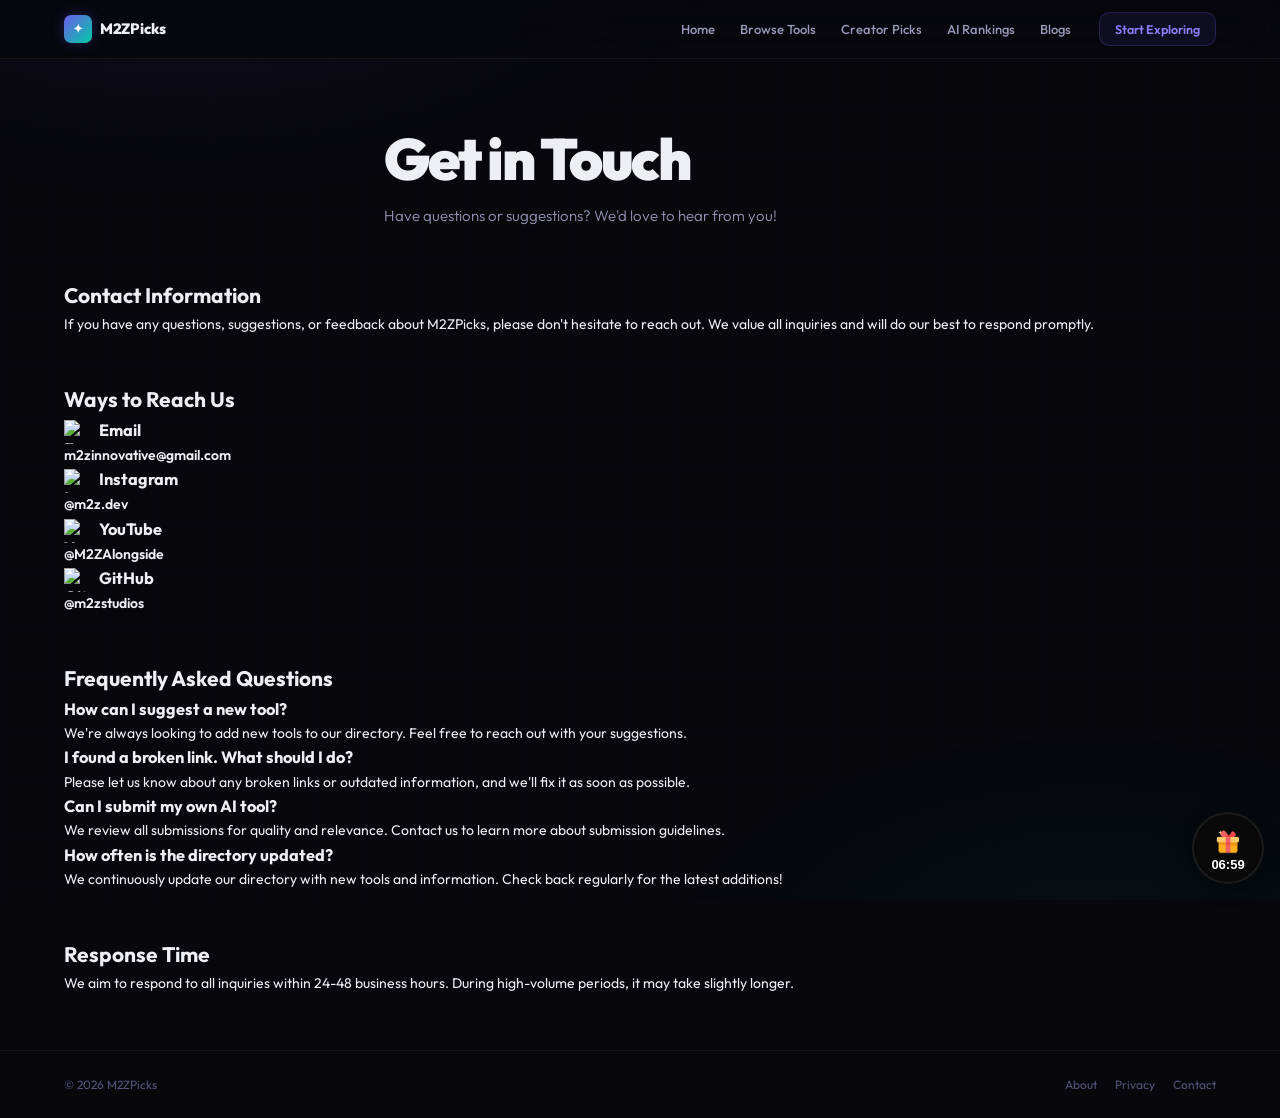
==== contact.html @ e1cb3a9d "Add files via upload" ====
<!DOCTYPE html>
<html lang="en">
<head>
  <meta charset="UTF-8" />
  <meta name="viewport" content="width=device-width, initial-scale=1.0" />
  <title>Contact Us | M2ZPicks</title>
  <meta name="description" content="Get in touch with M2ZPicks. We'd love to hear from you!" />
  <meta property="og:title" content="Contact Us | M2ZPicks" />
  <meta property="og:description" content="Get in touch with M2ZPicks." />
  <meta property="og:type" content="website" />
  <meta property="og:url" content="/contact.html" />
  <link rel="canonical" href="https://m2zpicks.netlify.app/contact.html" />
  <link rel="icon" href="/favicon.ico" type="image/x-icon">
  <meta name="google-adsense-account" content="ca-pub-6875637223271831">
  <link rel="stylesheet" href="style.css" />
  <style>
    .contact-icon {
      display: inline-block;
      width: 24px;
      height: 24px;
      margin-right: 8px;
      vertical-align: middle;
    }
  </style>
<!-- Google tag (gtag.js) -->
<script async src="https://www.googletagmanager.com/gtag/js?id=G-RN3L9L9LER"></script>
<script>
  window.dataLayer = window.dataLayer || [];
  function gtag(){dataLayer.push(arguments);}
  gtag('js', new Date());

  gtag('config', 'G-RN3L9L9LER');
</script>
</head>
<body data-page="contact">
  <div class="scroll-progress" id="scrollProgress" aria-hidden="true"></div>

  <header class="site-header">
    <div class="container nav-wrap">
      <a href="index.html" class="logo" aria-label="M2ZPicks Home">
        <span class="logo-mark">✦</span>
        <span class="logo-text">M2ZPicks</span>
      </a>

      <nav class="main-nav" id="mainNav" aria-label="Main Navigation">
        <a href="index.html">Home</a>
        <a href="list.html">Browse Tools</a>
        <a href="creators.html">Creator Picks</a>
        <a href="rankings.html">AI Rankings</a>
        <a href="blogs/index.html">Blogs</a>
      </nav>

      <div class="nav-actions">
        <a href="list.html" class="btn btn-nav">Start Exploring</a>
        <button class="menu-toggle" id="menuToggle" aria-label="Toggle menu" aria-expanded="false">☰</button>
      </div>
    </div>
  </header>

  <main>
    <section class="hero">
      <div class="container hero-content">
        <h1>Get in Touch</h1>
        <p>Have questions or suggestions? We'd love to hear from you!</p>
      </div>
    </section>

    <section class="container section">
      <h2>Contact Information</h2>
      <p>If you have any questions, suggestions, or feedback about M2ZPicks, please don't hesitate to reach out. We value all inquiries and will do our best to respond promptly.</p>
    </section>

    <section class="container section">
      <h2>Ways to Reach Us</h2>
      <div class="contact-methods">
        <div>
          <h3>
            <img class="contact-icon" src="https://cdn-icons-png.flaticon.com/512/732/732200.png" alt="Email icon">
            Email
          </h3>
          <p><a href="mailto:m2zinnovative@gmail.com" class="contact-link">m2zinnovative@gmail.com</a></p>
        </div>
        <div>
          <h3>
            <img class="contact-icon" src="https://upload.wikimedia.org/wikipedia/commons/thumb/a/a5/Instagram_icon.png/960px-Instagram_icon.png?_=20200512141346" alt="Instagram icon">
            Instagram
          </h3>
          <p><a href="https://www.instagram.com/m2z.dev" target="_blank" class="contact-link">@m2z.dev</a></p>
        </div>
        <div>
          <h3>
            <img class="contact-icon" src="https://cdn-icons-png.flaticon.com/512/1384/1384060.png" alt="YouTube icon">
            YouTube
          </h3>
          <p><a href="https://www.youtube.com/@M2ZAlongside" target="_blank" class="contact-link">@M2ZAlongside</a></p>
        </div>
        <div>
          <h3>
            <img class="contact-icon" src="https://cdn-icons-png.flaticon.com/512/5968/5968866.png" alt="GitHub icon">
            GitHub
          </h3>
          <p><a href="https://github.com/m2zstudios" target="_blank" class="contact-link">@m2zstudios</a></p>
        </div>
      </div>
    </section>

    <section class="container section">
      <h2>Frequently Asked Questions</h2>
      <h3>How can I suggest a new tool?</h3>
      <p>We're always looking to add new tools to our directory. Feel free to reach out with your suggestions.</p>

      <h3>I found a broken link. What should I do?</h3>
      <p>Please let us know about any broken links or outdated information, and we'll fix it as soon as possible.</p>

      <h3>Can I submit my own AI tool?</h3>
      <p>We review all submissions for quality and relevance. Contact us to learn more about submission guidelines.</p>

      <h3>How often is the directory updated?</h3>
      <p>We continuously update our directory with new tools and information. Check back regularly for the latest additions!</p>
    </section>

    <section class="container section">
      <h2>Response Time</h2>
      <p>We aim to respond to all inquiries within 24-48 business hours. During high-volume periods, it may take slightly longer.</p>
    </section>

    <section class="container section" style="margin: 40px 0;">
      <script async src="https://pagead2.googlesyndication.com/pagead/js/adsbygoogle.js?client=ca-pub-6875637223271831"
           crossorigin="anonymous"></script>
      <!-- Ad1(Square) -->
      <ins class="adsbygoogle"
           style="display:block"
           data-ad-client="ca-pub-6875637223271831"
           data-ad-slot="6502079768"
           data-ad-format="auto"
           data-full-width-responsive="true"></ins>
      <script>
           (adsbygoogle = window.adsbygoogle || []).push({});
      </script>
    </section>
  </main>

  <footer class="site-footer">
    <div class="container footer-wrap">
      <p>© <span id="year"></span> M2ZPicks</p>
      <nav aria-label="Footer links">
        <a href="about.html">About</a>
        <a href="privacy.html">Privacy</a>
        <a href="contact.html">Contact</a>
      </nav>
    </div>
  </footer>

  <script src="https://cdn.jsdelivr.net/npm/appwrite@16/dist/iife/sdk.js"></script>
  <script src="appwrite.js"></script>
  <script src="script.js?v=20260511"></script>
    <script src="gift.js?v=20260314"></script>

  <script>(function(s){s.dataset.zone='10938386',s.src='https://nap5k.com/tag.min.js'})([document.documentElement, document.body].filter(Boolean).pop().appendChild(document.createElement('script')))</script>
</body>
</html>
---- style.css ----
/* ============================================================
   M2ZPicks — style.css  v4.0
   Targeting exact classes from script.js createCard() output
============================================================ */

@import url('https://fonts.googleapis.com/css2?family=Outfit:wght@300;400;500;600;700;800;900&family=JetBrains+Mono:wght@400;500;600&display=swap');

/* ── TOKENS ── */
:root {
  --bg:         #07070c;
  --bg-1:       #0c0c15;
  --bg-card:    #0f0f1a;
  --bg-card-hi: #141425;
  --bd:         rgba(255,255,255,0.06);
  --bd-hi:      rgba(255,255,255,0.11);
  --bd-focus:   rgba(108,92,231,0.5);
  --tx:         #eeeef5;
  --tx2:        #9898b8;
  --mu:         #55557a;

  --vi:         #6c5ce7;
  --vi2:        #8b7cf8;
  --vis:        rgba(108,92,231,0.1);
  --vig:        rgba(108,92,231,0.16);
  --vib:        rgba(108,92,231,0.24);
  --mint:       #00cba9;
  --mints:      rgba(0,203,169,0.08);
  --am:         #f59e0b;

  --r:    10px;
  --r-lg: 14px;
  --r-xl: 18px;

  --fn:  'Outfit', sans-serif;
  --mono:'JetBrains Mono', monospace;
  --ease:cubic-bezier(0.22,1,0.36,1);
  --t:   0.18s var(--ease);
}

/* ── RESET ── */
*, *::before, *::after { box-sizing: border-box; margin: 0; padding: 0; }
html { scroll-behavior: smooth; }
body {
  font-family: var(--fn);
  background: var(--bg);
  color: var(--tx);
  font-size: 14px;
  line-height: 1.6;
  min-height: 100vh;
  -webkit-font-smoothing: antialiased;
}
a { color: inherit; text-decoration: none; }
img { display: block; max-width: 100%; }
button { font-family: inherit; cursor: pointer; }

/* ── AMBIENT BG ── */
body::before {
  content: '';
  position: fixed; inset: 0; z-index: 0;
  background:
    radial-gradient(ellipse 70% 45% at 15% -5%, rgba(108,92,231,0.08) 0%, transparent 60%),
    radial-gradient(ellipse 55% 40% at 85% 105%, rgba(0,203,169,0.05) 0%, transparent 60%);
  pointer-events: none;
}
body::after {
  content: '';
  position: fixed; inset: 0; z-index: 0;
  background-image:
    linear-gradient(rgba(108,92,231,0.016) 1px, transparent 1px),
    linear-gradient(90deg, rgba(108,92,231,0.016) 1px, transparent 1px);
  background-size: 52px 52px;
  pointer-events: none;
}

/* ── SCROLL PROGRESS ── */
.scroll-progress {
  position: fixed; top: 0; left: 0; z-index: 9999;
  height: 2px; width: 0%;
  background: linear-gradient(90deg, var(--vi), var(--mint));
  transition: width 0.1s linear;
  box-shadow: 0 0 8px rgba(108,92,231,0.5);
}

/* ── LAYOUT ── */
.container {
  max-width: 1200px;
  margin: 0 auto;
  padding: 0 24px;
  position: relative; z-index: 1;
}

/* ══════════════════════════════════════
   HEADER
══════════════════════════════════════ */
.site-header {
  position: sticky; top: 0; z-index: 200;
  background: rgba(7,7,12,0.85);
  backdrop-filter: blur(24px) saturate(180%);
  border-bottom: 1px solid var(--bd);
}
.nav-wrap {
  display: flex; align-items: center;
  height: 58px; gap: 4px;
}
.logo {
  display: flex; align-items: center; gap: 8px;
  font-family: var(--fn); font-size: 15px; font-weight: 800;
  letter-spacing: -0.3px; flex-shrink: 0; margin-right: auto;
}
.logo-mark {
  width: 28px; height: 28px;
  background: linear-gradient(135deg, var(--vi), var(--mint));
  border-radius: 7px;
  display: grid; place-items: center;
  font-size: 12px; color: #fff; flex-shrink: 0;
  box-shadow: 0 0 14px rgba(108,92,231,0.3);
}
.main-nav { display: flex; align-items: center; gap: 1px; margin-right: 12px; }
.main-nav a {
  padding: 5px 12px; border-radius: 8px;
  font-size: 13px; font-weight: 500; color: var(--tx2);
  transition: color var(--t), background var(--t);
}
.main-nav a:hover,
.main-nav a.active { color: var(--vi2); background: rgba(255,255,255,0.08); }
.nav-actions { display: flex; align-items: center; gap: 8px; }

/* ── Buttons ── */
.btn {
  display: inline-flex; align-items: center; gap: 5px;
  padding: 6px 15px; border-radius: var(--r);
  font-size: 12.5px; font-weight: 600; font-family: var(--fn);
  border: none; cursor: pointer; transition: all var(--t);
  text-decoration: none; white-space: nowrap;
}
.btn-nav {
  background: var(--vis); border: 1px solid var(--vib); color: var(--vi2);
}
.btn-nav:hover { background: var(--vig); border-color: rgba(108,92,231,0.42); color: #c4b5fd; }
.btn-primary {
  background: linear-gradient(135deg, var(--vi), #4a34c8);
  color: #fff; box-shadow: 0 2px 14px rgba(108,92,231,0.3);
}
.btn-primary:hover { transform: translateY(-1px); box-shadow: 0 5px 20px rgba(108,92,231,0.44); }
.btn-secondary {
  background: rgba(255,255,255,0.04);
  border: 1px solid var(--bd-hi); color: var(--tx2);
}
.btn-secondary:hover { border-color: rgba(255,255,255,0.2); color: var(--tx); }
.menu-toggle {
  width: 32px; height: 32px;
  background: rgba(255,255,255,0.04); border: 1px solid var(--bd);
  border-radius: 8px; display: grid; place-items: center;
  font-size: 14px; color: var(--tx);
  transition: background var(--t), border-color var(--t);
}
.menu-toggle:hover {
  background: rgba(255,255,255,0.08); border-color: var(--bd-hi);
}
.menu-toggle { display: none; }
/* Legacy safety: hide/remove any cached theme toggle markup while dark mode is the only supported theme. */
#themeToggle,.theme-toggle{display:none!important}


/* ══════════════════════════════════════
   HERO
══════════════════════════════════════ */
.hero {
  padding: 70px 0 50px;
  position: relative; overflow: hidden;
}
.hero-content {
  max-width: 560px;
  display: flex; flex-direction: column; align-items: flex-start; gap: 14px;
}
.hero h1 {
  font-family: var(--fn);
  font-size: clamp(32px, 5.5vw, 58px);
  font-weight: 900; line-height: 1.04; letter-spacing: -2.5px;
}
.hero h1 .gradient-text {
  display: inline;
  background: linear-gradient(to right bottom, rgb(106, 17, 203) 0%, rgb(255, 106, 128) 50%, rgb(251, 215, 134) 100%) !important;
  -webkit-background-clip: text !important;
  -webkit-text-fill-color: transparent !important;
  background-clip: text !important;
  color: transparent !important;
}
.hero h1 .emoji-preserve {
  background: none;
  -webkit-background-clip: unset;
  -webkit-text-fill-color: unset;
  background-clip: unset;
  color: inherit;
  display: inline-block;
  white-space: nowrap;
  margin-left: 4px;
  vertical-align: middle;
}
.hero p { font-size: 15px; color: var(--tx2); max-width: 430px; line-height: 1.72; font-weight: 300; }

/* ══════════════════════════════════════
   STATS
══════════════════════════════════════ */
.stats { display: flex; gap: 10px; flex-wrap: wrap; margin-bottom: 48px; }
.stat-card {
  background: var(--bg-card); border: 1px solid var(--bd);
  border-radius: var(--r-lg); padding: 15px 24px;
  text-align: center; min-width: 115px;
  transition: border-color var(--t), transform var(--t);
}
.stat-card:hover { border-color: var(--vib); transform: translateY(-1px); }
.stat-card h2 {
  font-family: var(--fn); font-size: 26px; font-weight: 900; letter-spacing: -1px;
  background: linear-gradient(120deg, var(--vi2), var(--mint));
  -webkit-background-clip: text; -webkit-text-fill-color: transparent;
  background-clip: text;
}
.stat-card p { font-size: 10.5px; color: var(--mu); margin-top: 2px; font-weight: 600; letter-spacing: 0.5px; text-transform: uppercase; }

/* ══════════════════════════════════════
   SECTION HEAD
══════════════════════════════════════ */
.section { margin-bottom: 48px; }
.section-head {
  display: flex; align-items: center; justify-content: space-between;
  margin-bottom: 14px;
}
.section-head h2 {
  font-family: var(--fn); font-size: 14.5px; font-weight: 700; letter-spacing: -0.2px;
  display: flex; align-items: center; gap: 8px;
}
.section-head h2::before {
  content: '';
  display: inline-block; width: 3px; height: 13px;
  background: linear-gradient(to bottom, var(--vi), var(--mint));
  border-radius: 2px; flex-shrink: 0;
}
.text-link {
  font-size: 12px; font-weight: 600; color: var(--vi2);
  display: inline-flex; align-items: center; gap: 3px;
  transition: gap var(--t), color var(--t);
}

.text-link:hover { gap: 7px; color: #c4b5fd; }

/* ══════════════════════════════════════
   GRID
══════════════════════════════════════ */
.grid {
  display: grid;
  grid-template-columns: repeat(auto-fill, minmax(235px, 1fr));
  gap: 10px;
}

/* ══════════════════════════════════════
   TOOL CARD
   Exact structure from createCard():
     article.tool-card
       .tool-card-top
         img.tool-logo
         .tool-card-meta
           a.badge.badge-link
           button.fav-btn
       h3
       p.description-2
       .card-actions
         a.btn.btn-secondary
══════════════════════════════════════ */
article.tool-card {
  background: var(--bg-card);
  border: 1px solid var(--bd);
  border-radius: var(--r-lg);
  display: flex; flex-direction: column;
  overflow: hidden;
  cursor: pointer;
  transition: border-color var(--t), transform 0.22s var(--ease), box-shadow 0.22s var(--ease);
  position: relative;
}
article.tool-card::before {
  content: '';
  position: absolute; inset: 0;
  background: linear-gradient(135deg, rgba(108,92,231,0.05), transparent 55%);
  opacity: 0; transition: opacity var(--t); pointer-events: none; z-index: 0;
}
article.tool-card:hover {
  border-color: var(--vib);
  transform: translateY(-2px);
  box-shadow: 0 8px 32px rgba(0,0,0,0.55), 0 0 0 1px rgba(108,92,231,0.1);
}
article.tool-card:hover::before { opacity: 1; }

/* ── TOP ROW ── */
.tool-card-top {
  display: flex; align-items: center;
  gap: 10px;
  padding: 13px 13px 0;
  position: relative; z-index: 1;
}

/* ── LOGO — hard-locked 34×34 ── */
img.tool-logo {
  width: 34px !important;
  height: 34px !important;
  min-width: 34px !important;
  max-width: 34px !important;
  border-radius: 8px;
  object-fit: cover;
  flex-shrink: 0;
  border: 1px solid var(--bd);
  background: var(--bg-1);
  display: block;
}

/* ── META: badge + fav ── */
.tool-card-meta {
  flex: 1; min-width: 0;
  display: flex; align-items: center; justify-content: space-between;
  gap: 6px;
}

/* ── BADGE ── */
.badge {
  display: inline-flex; align-items: center;
  padding: 2px 8px;
  background: var(--vis); border: 1px solid var(--vib);
  border-radius: 100px;
  font-size: 10px; font-weight: 600;
  color: var(--vi2); letter-spacing: 0.2px;
  white-space: nowrap; overflow: hidden; text-overflow: ellipsis;
  max-width: 160px;
  transition: background var(--t), color var(--t);
  text-decoration: none;
}
.badge-link:hover { background: var(--vig); color: #c4b5fd; }

/* ── FAV BUTTON ── */
button.fav-btn {
  width: 24px; height: 24px; flex-shrink: 0;
  background: rgba(0,0,0,0.3);
  border: 1px solid var(--bd);
  border-radius: 6px;
  display: grid; place-items: center;
  font-size: 11px; color: var(--mu);
  transition: all var(--t);
  position: relative; z-index: 2;
}
button.fav-btn:hover {
  background: rgba(245,158,11,0.12);
  border-color: rgba(245,158,11,0.4);
  color: var(--am);
}
button.fav-btn.is-active {
  color: var(--am);
  background: rgba(245,158,11,0.1);
  border-color: rgba(245,158,11,0.35);
}

/* ── TITLE — single line, ellipsis ── */
article.tool-card h3 {
  font-family: var(--fn);
  font-size: 13px; font-weight: 700; letter-spacing: -0.1px;
  line-height: 1.25; color: var(--tx);
  padding: 8px 13px 0;
  white-space: nowrap;
  overflow: hidden;
  text-overflow: ellipsis;
  position: relative; z-index: 1;
}

/* ── DESCRIPTION — exactly 2 lines, then … ── */
p.description-2 {
  font-size: 11.5px;
  color: var(--mu);
  line-height: 1.5;
  padding: 5px 13px 0;
  display: -webkit-box;
  -webkit-line-clamp: 2;
  -webkit-box-orient: vertical;
  overflow: hidden;
  max-height: calc(11.5px * 1.5 * 2 + 1px);
  position: relative; z-index: 1;
  /* push card-actions to bottom */
  flex: 1;
}

/* ── CARD ACTIONS ── */
.tool-card .card-actions {
  padding: 10px 13px 12px;
  border-top: 1px solid var(--bd);
  margin-top: 10px;
  display: flex; align-items: center;
  position: relative; z-index: 1;
}
/* Override global .card-actions to not interfere with detail page */
.tool-card .card-actions .btn-secondary {
  width: 100%;
  justify-content: space-between;
  background: transparent;
  border: none;
  color: var(--mu);
  padding: 0;
  font-size: 11.5px; font-weight: 600;
}
.tool-card .card-actions .btn-secondary::after {
  content: '→'; font-size: 11px;
}
article.tool-card:hover .card-actions .btn-secondary {
  color: var(--mint);
}

/* ══════════════════════════════════════
   CATEGORY STATS — .category-pill.category-link
══════════════════════════════════════ */
.category-stats {
  display: grid;
  grid-template-columns: repeat(auto-fill, minmax(175px, 1fr));
  gap: 8px;
}
a.category-pill,
.category-pill {
  background: var(--bg-card);
  border: 1px solid var(--bd);
  border-radius: var(--r);
  padding: 10px 13px;
  display: flex; align-items: center; justify-content: space-between; gap: 8px;
  cursor: pointer; color: var(--tx);
  transition: border-color var(--t), transform var(--t), background var(--t);
  text-decoration: none;
}
a.category-pill:hover,
.category-pill:hover {
  border-color: var(--vib);
  background: var(--bg-card-hi);
  transform: translateY(-1px);
}
.category-pill span {
  font-size: 12.5px; font-weight: 600;
  white-space: nowrap; overflow: hidden; text-overflow: ellipsis;
}
.category-pill strong {
  font-size: 10px; font-weight: 700; color: var(--vi2);
  background: var(--vis); border: 1px solid var(--vib);
  border-radius: 100px; padding: 1px 8px;
  white-space: nowrap; flex-shrink: 0;
  font-family: var(--mono);
}

/* ══════════════════════════════════════
   LIST PAGE
══════════════════════════════════════ */
.list-header { padding: 28px 0 16px; }
.list-header h1 {
  font-family: var(--fn);
  font-size: clamp(22px, 3.5vw, 34px); font-weight: 900;
  letter-spacing: -1px; margin-bottom: 4px;
  background: linear-gradient(to right bottom, rgb(106, 17, 203) 0%, rgb(255, 106, 128) 50%, rgb(251, 215, 134) 100%);
  -webkit-background-clip: text; -webkit-text-fill-color: transparent;
  background-clip: text;
}
.muted { color: var(--mu); font-size: 12.5px; }

.filters {
  display: flex; align-items: center; gap: 9px; flex-wrap: wrap;
  padding: 10px 14px;
  background: var(--bg-card); border: 1px solid var(--bd);
  border-radius: var(--r); margin-bottom: 16px;
}
.filters label { display: flex; align-items: center; }
.filters input[type="search"] {
  background: var(--bg-1); border: 1px solid var(--bd);
  border-radius: 8px; padding: 7px 8px;
  color: var(--tx); font-family: var(--fn); font-size: 13px;
  min-width: 195px; outline: none;
  transition: border-color var(--t);
}
.filters input[type="search"]::placeholder { color: var(--mu); }
.filters input[type="search"]:focus { border-color: var(--bd-focus); }
.filters select {
  background: var(--bg-1); border: 1px solid var(--bd);
  border-radius: 8px; padding: 7px 2px;
  color: var(--tx); font-family: var(--fn); font-size: 13px;
  outline: none; cursor: pointer;
  transition: border-color var(--t);
}
.filters select:focus { border-color: var(--bd-focus); }
.favorites-only {
  display: flex; align-items: center; gap: 6px;
  font-size: 12.5px; color: var(--mu); font-weight: 500;
  cursor: pointer; user-select: none;
}
.favorites-only input { accent-color: var(--vi); cursor: pointer; }

/* ══════════════════════════════════════
   DETAILED PAGE
══════════════════════════════════════ */
.breadcrumb {
  display: flex; align-items: center; gap: 6px;
  font-size: 12px; color: var(--mu);
  margin-bottom: 18px; flex-wrap: wrap;
}
.breadcrumb a:hover { color: var(--tx); }

.tool-article {
  background: var(--bg-card);
  border: 1px solid var(--bd);
  border-radius: var(--r-xl);
  overflow: hidden; margin-bottom: 32px;
}
.detail-head {
  display: flex; align-items: center; gap: 16px;
  padding: 24px 24px 0;
}
.tool-article p {
  font-size: 14px; color: var(--tx2); line-height: 1.78;
  padding: 16px 24px;
}
.tool-article > .card-actions {
  padding: 0 24px 20px;
  display: flex; align-items: center; gap: 10px; flex-wrap: wrap;
}
.tool-article h1 {
  font-family: var(--fn);
  font-size: 22px; font-weight: 900; letter-spacing: -0.6px;
}
.tool-nav {
  padding: 16px 24px;
  border-top: 1px solid var(--bd);
  display: flex; gap: 10px; flex-wrap: wrap;
}
img.tool-logo-lg {
  width: 56px !important;
  height: 56px !important;
  min-width: 56px !important;
  max-width: 56px !important;
  border-radius: 12px;
  object-fit: cover;
  border: 1px solid var(--bd);
  background: var(--bg-1);
}
.fav-inline-active { color: var(--am) !important; }

/* ══════════════════════════════════════
   SCROLL TOP
══════════════════════════════════════ */
.scroll-top {
  position: fixed; bottom: 22px; right: 22px; z-index: 90;
  width: 36px; height: 36px;
  background: var(--bg-card); border: 1px solid var(--bd);
  border-radius: var(--r); font-size: 14px;
  display: grid; place-items: center; color: var(--tx);
  transition: all var(--t); box-shadow: 0 4px 16px rgba(0,0,0,0.4);
}
.scroll-top:hover { border-color: var(--vi); color: var(--vi2); transform: translateY(-2px); }
.scroll-top.hidden { display: none !important; }

/* ══════════════════════════════════════
   EMPTY / NOT FOUND
══════════════════════════════════════ */
.not-found { text-align: center; padding: 60px 20px; }
.not-found h1 { font-family: var(--fn); font-size: 22px; font-weight: 800; margin-bottom: 8px; }
.not-found p  { color: var(--mu); font-size: 14px; margin-bottom: 20px; }
.card-actions { display: flex; align-items: center; gap: 10px; flex-wrap: wrap; }

.empty-state {
  text-align: center; padding: 52px 20px;
  border: 1px dashed rgba(108,92,231,0.2);
  border-radius: var(--r-xl);
  background: rgba(108,92,231,0.02);
}
.empty-state h2 { font-family: var(--fn); font-size: 16px; color: var(--mu); margin-bottom: 6px; font-weight: 700; }
.empty-state p  { font-size: 13px; color: var(--mu); }

/* ══════════════════════════════════════
   INFINITE LOADER
══════════════════════════════════════ */
.infinite-loader {
  display: flex; align-items: center; justify-content: center; gap: 8px;
  padding: 18px; font-size: 12.5px; color: var(--mu);
}
.infinite-loader::before {
  content: '';
  width: 14px; height: 14px;
  border: 2px solid var(--bd);
  border-top-color: var(--vi);
  border-radius: 50%;
  animation: spin 0.7s linear infinite;
}
@keyframes spin { to { transform: rotate(360deg); } }

/* ══════════════════════════════════════
   UTILITY
══════════════════════════════════════ */
.hidden   { display: none !important; }
.sr-only  { position: absolute; width: 1px; height: 1px; overflow: hidden; clip: rect(0,0,0,0); white-space: nowrap; }

/* ══════════════════════════════════════
   FOOTER
══════════════════════════════════════ */
.site-footer {
  border-top: 1px solid var(--bd); padding: 24px 0; margin-top: 56px;
  position: relative; z-index: 1;
}
.footer-wrap { display: flex; align-items: center; justify-content: space-between; gap: 12px; flex-wrap: wrap; }
.footer-wrap p { font-size: 12px; color: var(--mu); }
.footer-wrap nav { display: flex; gap: 18px; }
.footer-wrap nav a { font-size: 12px; color: var(--mu); transition: color var(--t); }
.footer-wrap nav a:hover { color: var(--tx); }

.contact-link { color: var(--tx); font-weight: 600; text-decoration: none; }
.contact-link:hover { color: var(--mint); transition: color var(--t); }

/* ── Bold & Italic Elements ── */
b, strong { color: inherit; font-weight: 700; }
i, em { color: inherit; font-style: italic; }

/* ══════════════════════════════════════
   ANIMATIONS
══════════════════════════════════════ */
@keyframes fadeUp {
  from { opacity: 0; transform: translateY(14px); }
  to   { opacity: 1; transform: translateY(0); }
}
.hero-content { animation: fadeUp 0.45s var(--ease) both; }
.stats        { animation: fadeUp 0.45s 0.08s var(--ease) both; }
.list-header  { animation: fadeUp 0.38s var(--ease) both; }
.filters      { animation: fadeUp 0.38s 0.07s var(--ease) both; }
.tool-article { animation: fadeUp 0.35s var(--ease) both; }

/* ══════════════════════════════════════
   RESPONSIVE
══════════════════════════════════════ */
@media (max-width: 768px) {
  .main-nav { display: none; }
  .main-nav.open {
    display: flex; flex-direction: column;
    position: absolute; top: 58px; left: 0; right: 0;
    background: rgba(7,7,12,0.97);
    border-bottom: 1px solid var(--bd);
    padding: 10px; gap: 2px; z-index: 300;
  }
  .main-nav.open a {
    color: var(--tx);
    background: rgba(255,255,255,0.08);
    border-radius: 6px;
    padding: 10px 12px;
  }
  .main-nav.open a:hover {
    background: rgba(255,255,255,0.12);
    color: var(--mint);
  }
  .menu-toggle { display: grid; }
  .nav-actions .btn-nav { display: none; }
  .hero { padding: 44px 0 32px; }
  .grid { grid-template-columns: repeat(auto-fill, minmax(200px, 1fr)); gap: 9px; }
  .category-stats { grid-template-columns: repeat(auto-fill, minmax(150px, 1fr)); }
  .filters { flex-direction: column; align-items: stretch; }
  .filters input[type="search"] { min-width: unset; }
  .footer-wrap { flex-direction: column; text-align: center; }
  .footer-wrap nav { justify-content: center; }
}
@media (max-width: 480px) {
  .grid { grid-template-columns: 1fr 1fr; gap: 8px; }
  .container { padding: 0 14px; }
}
@media (max-width: 360px) {
  .grid { grid-template-columns: 1fr; }
}
.creator-pick-badge { display:inline-flex; align-items:center; gap:4px; font-size:10px; font-weight:600; padding:3px 8px; border-radius:100px; background:rgba(251,191,36,.12); border:1px solid rgba(251,191,36,.3); color:#fbbf24; margin-top:6px; font-family:var(--mono); }
.skeleton-card { border-radius:var(--r); background:var(--bg-card); border:1px solid var(--bd); height:160px; animation:shimmer 1.4s ease infinite; }
@keyframes shimmer {0%{opacity:.5;}50%{opacity:1;}100%{opacity:.5;}}
.creator-grid{display:grid;grid-template-columns:repeat(3,minmax(0,1fr));gap:14px}.creator-card{background:var(--bg-card);border:1px solid var(--bd);border-radius:var(--r);padding:14px}.creator-avatar{width:56px;height:56px;border-radius:50%;object-fit:cover}.creator-preview-strip{display:grid;grid-template-columns:repeat(4,minmax(0,1fr));gap:10px}.creator-mini{display:flex;flex-direction:column;align-items:center;background:var(--bg-card);border:1px solid var(--bd);border-radius:var(--r);padding:10px}.creator-mini img{width:44px;height:44px;border-radius:50%}.detail-rank-card,.creator-endorsements{margin-top:16px;padding:12px;border:1px solid var(--bd);background:var(--bg-card);border-radius:var(--r)}.rank-scores-row{display:flex;gap:8px;flex-wrap:wrap}.rank-score-item{min-width:72px}.score-num{font-weight:700}.creator-chip{display:inline-flex;align-items:center;gap:6px;padding:4px 8px;border:1px solid var(--bd);border-radius:999px;margin:4px}.creator-chip img{width:20px;height:20px;border-radius:50%}
@media (max-width:980px){.creator-grid{grid-template-columns:repeat(2,minmax(0,1fr));}.creator-preview-strip{grid-template-columns:repeat(2,minmax(0,1fr));}}@media (max-width:640px){.creator-grid,.creator-preview-strip{grid-template-columns:1fr;}}
.creator-hero{padding:64px 0 52px}.creator-hero-inner{display:flex;flex-direction:column;gap:16px}.live-badge{display:inline-flex;align-items:center;gap:7px;padding:4px 13px;border-radius:100px;background:rgba(239,68,68,.08);border:1px solid rgba(239,68,68,.2);font-size:11px;font-weight:700;color:#f87171;font-family:var(--mono);width:fit-content}.live-dot{width:6px;height:6px;border-radius:50%;background:#ef4444}.hero-stats{display:flex;gap:28px}.hstat-num{font-size:24px;font-weight:900}.hstat-lbl{font-size:10px;color:var(--mu);text-transform:uppercase}.platform-tabs{display:flex;gap:6px;flex-wrap:wrap;margin-bottom:40px}.ptab{display:inline-flex;align-items:center;gap:6px;padding:6px 14px;border-radius:100px;font-size:12px;font-weight:600;border:1px solid var(--bd);background:var(--bg-card);color:var(--mu)}.ptab.active{background:var(--vis);border-color:var(--vib);color:var(--vi2)}.creator-block{display:grid;grid-template-columns:1fr 300px;background:var(--bg-card);border:1px solid var(--bd);border-radius:20px;overflow:hidden;margin-bottom:32px}.creator-block.flip{grid-template-columns:300px 1fr}.creator-block.flip .creator-img-col{order:-1}.creator-img-col img{width:100%;height:100%;object-fit:cover}.creator-content-col{display:flex;flex-direction:column}.creator-top-section{padding:28px 28px 0}.name-badge-row{display:flex;justify-content:space-between;gap:12px;flex-wrap:wrap}.creator-fullname{font-size:22px;font-weight:900}.vtick{width:20px;height:20px;border-radius:50%;background:#1d9bf0;display:inline-grid;place-items:center;font-size:10px;color:#fff}.niche-row{display:flex;gap:5px;flex-wrap:wrap;margin:10px 0 16px}.niche-tag{font-size:10px;padding:2px 8px;border-radius:100px;background:var(--bg-1);border:1px solid var(--bd)}.rec-tool-box{margin:0 28px 14px;padding:14px 16px;background:rgba(244,63,94,.05);border:1px solid rgba(244,63,94,.22);border-radius:var(--r-lg);display:flex;gap:12px;align-items:center}.quotes-area{padding:0 28px;display:flex;flex-direction:column;gap:8px}.quote-block{padding:13px 15px;background:rgba(108,92,231,.05);border:1px solid rgba(108,92,231,.14);border-radius:var(--r-lg)}.picks-head{display:flex;justify-content:space-between;padding:0 28px 8px}.pick-rows{padding:0 28px;display:flex;flex-direction:column;gap:6px}.pick-row{display:flex;align-items:center;gap:10px;padding:9px 11px;background:var(--bg-1);border:1px solid var(--bd);border-radius:var(--r-lg)}.card-foot{display:flex;justify-content:space-between;padding:14px 28px;border-top:1px solid var(--bd);margin-top:14px}.social-btn{display:inline-flex;padding:5px 12px;border-radius:var(--r);font-size:11px;border:1px solid rgba(56,189,248,.3);background:rgba(56,189,248,.06);color:var(--sky)}
@media (max-width:820px){.creator-block,.creator-block.flip{grid-template-columns:1fr}.creator-img-col{height:260px;order:0!important}}

.creator-mini{position:relative;overflow:hidden;text-align:center;gap:6px;transition:transform .2s ease,border-color .2s ease,box-shadow .2s ease}.creator-mini:hover{transform:translateY(-2px);border-color:var(--vib);box-shadow:0 10px 24px rgba(0,0,0,.28)}.creator-mini span{font-weight:700}.creator-mini small{color:var(--mu)}.creator-mini.skeleton{height:110px;animation:shimmer 1.2s infinite;background:linear-gradient(90deg,rgba(255,255,255,.04),rgba(255,255,255,.12),rgba(255,255,255,.04));background-size:200% 100%}.creator-mini.skeleton>*{display:none}

/* Enhanced detailed page ranking card */
.detail-rank-card{position:relative;overflow:hidden;margin-top:18px;padding:18px;border:1px solid rgba(139,124,248,.28);background:linear-gradient(135deg,rgba(108,92,231,.16),rgba(20,20,37,.9) 42%,rgba(0,203,169,.08));border-radius:18px;box-shadow:0 18px 50px rgba(0,0,0,.22)}
.detail-rank-card::before{content:'';position:absolute;inset:0;background:radial-gradient(circle at 12% 0%,rgba(139,124,248,.28),transparent 34%),radial-gradient(circle at 90% 20%,rgba(0,203,169,.16),transparent 28%);pointer-events:none}
.rank-card-head{position:relative;display:flex;align-items:flex-start;justify-content:space-between;gap:16px;margin-bottom:16px}.rank-card-head h3{margin:2px 0 0;font-size:20px}.rank-eyebrow{display:inline-flex;padding:3px 9px;border-radius:999px;background:rgba(108,92,231,.18);border:1px solid rgba(139,124,248,.26);color:#a99dff;font-size:11px;font-weight:800;text-transform:uppercase;letter-spacing:.08em}.rank-link{white-space:nowrap;margin-top:4px}.rank-scores-row{position:relative;display:grid;grid-template-columns:repeat(5,minmax(0,1fr));gap:12px}.rank-score-item{min-width:0;padding:14px;border:1px solid rgba(255,255,255,.08);background:rgba(7,7,12,.55);border-radius:14px;box-shadow:inset 0 1px 0 rgba(255,255,255,.04)}.score-num{display:block;font-size:26px;line-height:1;font-weight:900;letter-spacing:-.04em;background:linear-gradient(135deg,#fff,#a99dff);-webkit-background-clip:text;background-clip:text;color:transparent}.context-num{background:linear-gradient(135deg,#fff,#00cba9);-webkit-background-clip:text;background-clip:text;color:transparent}.score-lbl{display:block;margin-top:6px;color:var(--tx2);font-size:12px;font-weight:700}.score-bar{display:block;height:6px;margin-top:12px;border-radius:999px;background:rgba(255,255,255,.08);overflow:hidden}.score-bar span{display:block;height:100%;border-radius:inherit;background:linear-gradient(90deg,var(--vi),var(--mint));box-shadow:0 0 18px rgba(108,92,231,.38)}.score-note{display:inline-flex;margin-top:10px;padding:3px 8px;border-radius:999px;background:rgba(0,203,169,.08);color:var(--mint);font-size:11px;font-weight:800;text-transform:uppercase;letter-spacing:.06em}@media (max-width:760px){.rank-card-head{flex-direction:column}.rank-scores-row{grid-template-columns:repeat(2,minmax(0,1fr))}.rank-context-item{grid-column:1/-1}}
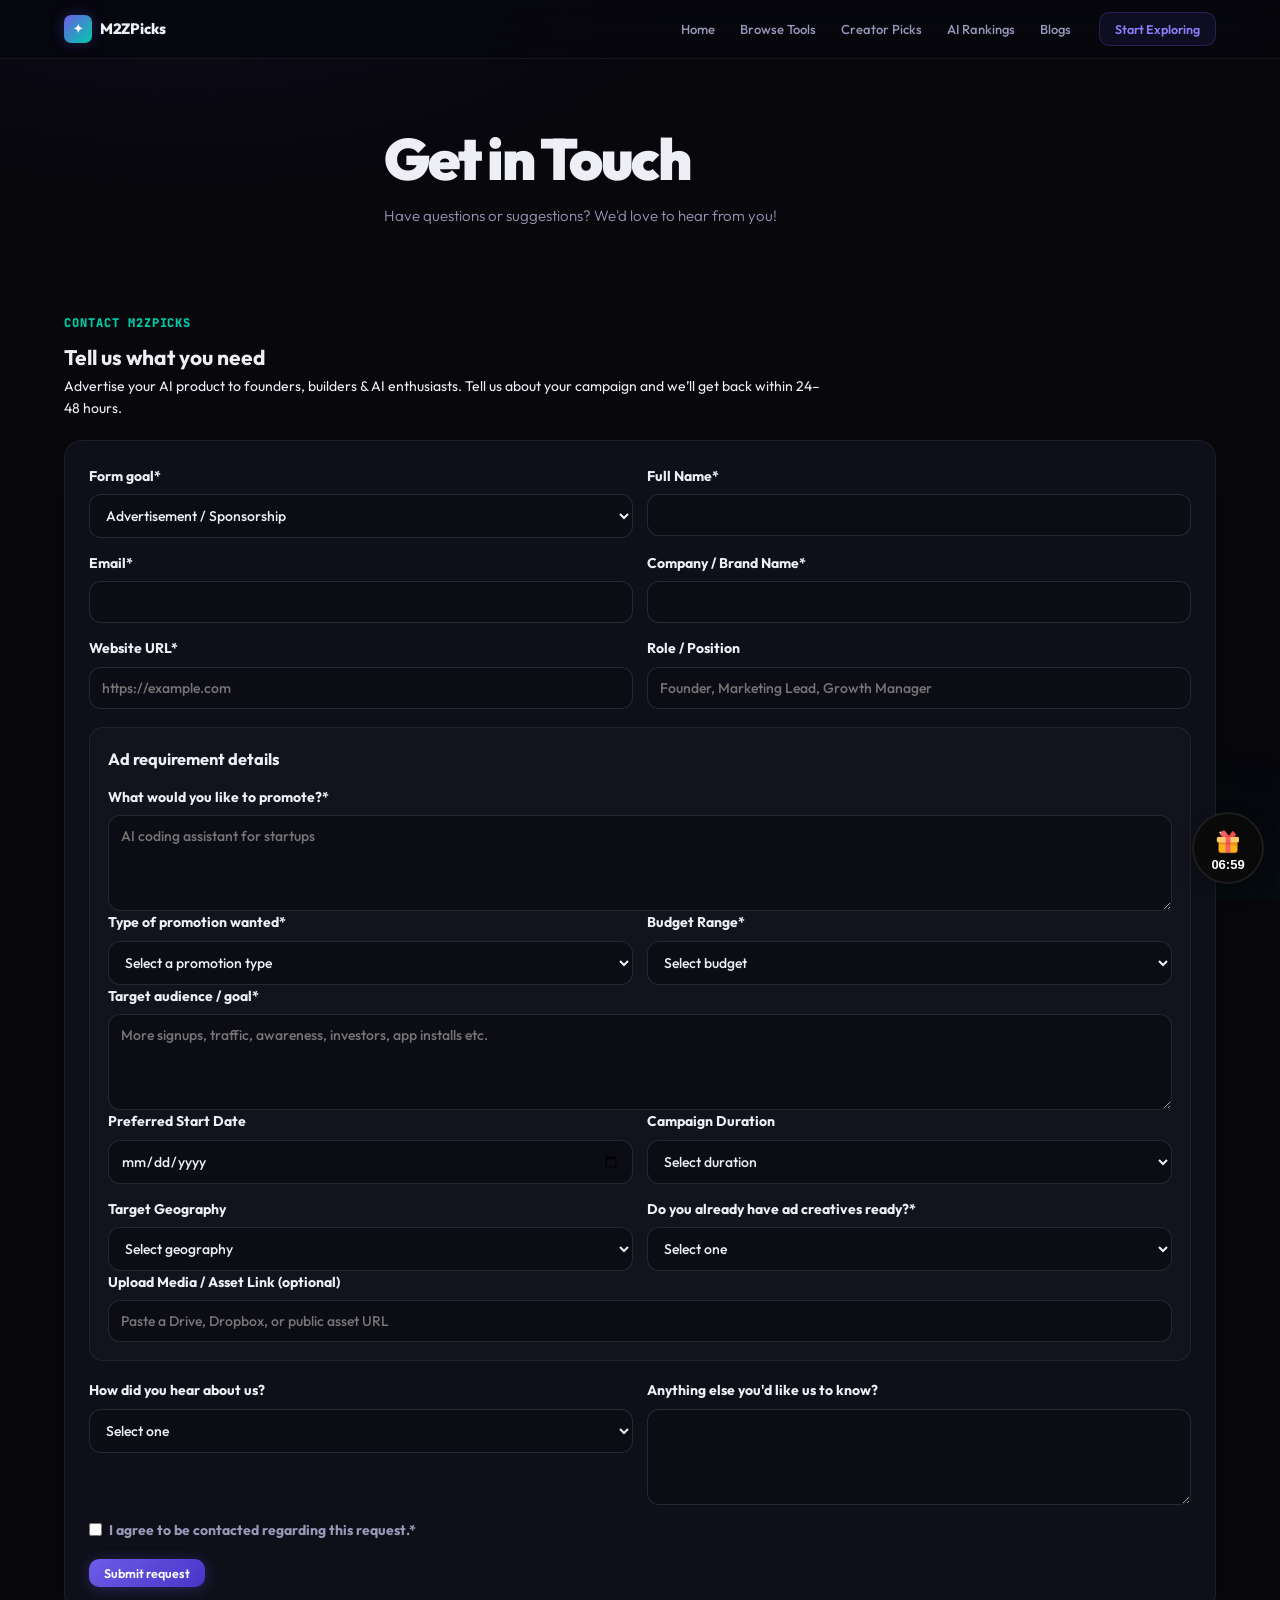
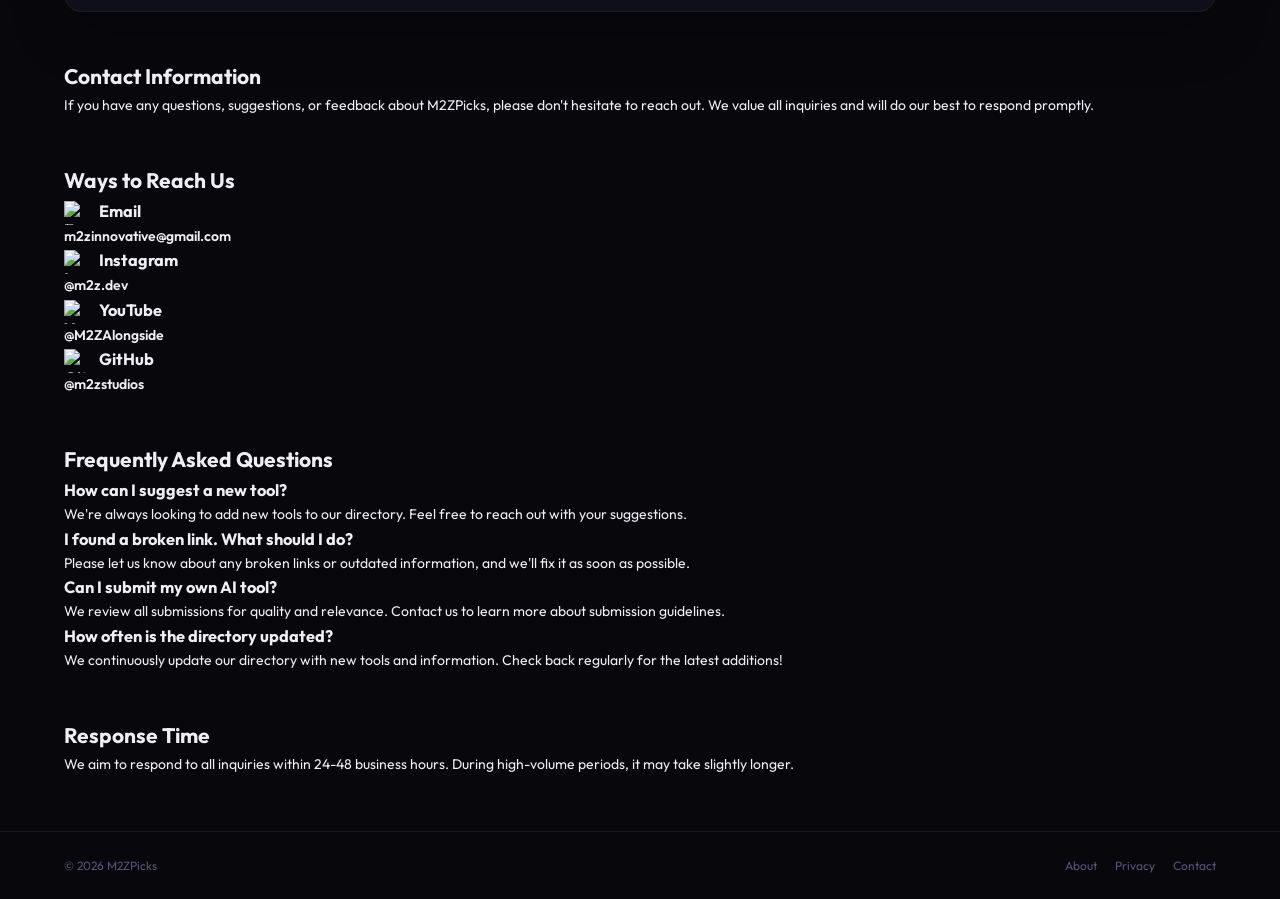
==== commit f9a7442b: "Add multi-purpose contact form" ====
--- a/contact.html
+++ b/contact.html
@@ -21,6 +21,26 @@
       margin-right: 8px;
       vertical-align: middle;
     }
+    .contact-form-section { margin-top: 32px; }
+    .contact-form-intro { max-width: 760px; margin-bottom: 20px; }
+    .eyebrow { display:inline-flex; color: var(--mint); font-family: var(--mono); font-size: 12px; font-weight: 800; letter-spacing: .08em; text-transform: uppercase; margin-bottom: 8px; }
+    .contact-goal-form { background: var(--bg-card); border: 1px solid var(--bd); border-radius: var(--r-xl); padding: 24px; box-shadow: 0 18px 60px rgba(0,0,0,.2); }
+    .form-grid { display: grid; gap: 14px; }
+    .form-grid.two-col { grid-template-columns: repeat(2, minmax(0, 1fr)); }
+    .contact-goal-form label { display: flex; flex-direction: column; gap: 7px; color: var(--tx); font-weight: 700; }
+    .contact-goal-form input, .contact-goal-form select, .contact-goal-form textarea { width: 100%; border: 1px solid var(--bd-hi); border-radius: 12px; background: var(--bg-1); color: var(--tx); padding: 11px 12px; font: 500 14px var(--fn); outline: none; }
+    .contact-goal-form textarea { resize: vertical; min-height: 96px; }
+    .contact-goal-form input:focus, .contact-goal-form select:focus, .contact-goal-form textarea:focus { border-color: var(--bd-focus); box-shadow: 0 0 0 4px var(--vis); }
+    .goal-panel { margin: 18px 0; padding: 18px; border: 1px solid var(--bd); border-radius: var(--r-lg); background: rgba(255,255,255,.02); }
+    .goal-panel h3 { margin-bottom: 14px; }
+    .hidden { display: none !important; }
+    .consent-row { flex-direction: row !important; align-items: center; margin-top: 14px; color: var(--tx2) !important; }
+    .consent-row input { width: auto; }
+    .form-actions { display: flex; gap: 14px; align-items: center; flex-wrap: wrap; margin-top: 18px; }
+    .form-status { color: var(--tx2); font-weight: 700; }
+    .form-status.success { color: var(--mint); }
+    .form-status.error { color: #f87171; }
+    @media (max-width: 760px) { .form-grid.two-col { grid-template-columns: 1fr; } .contact-goal-form { padding: 18px; } }
   </style>
 <!-- Google tag (gtag.js) -->
 <script async src="https://www.googletagmanager.com/gtag/js?id=G-RN3L9L9LER"></script>
@@ -63,6 +83,182 @@
         <h1>Get in Touch</h1>
         <p>Have questions or suggestions? We'd love to hear from you!</p>
       </div>
+    </section>
+
+    <section class="container section contact-form-section" id="contactFormSection">
+      <div class="contact-form-intro">
+        <span class="eyebrow">Contact M2ZPicks</span>
+        <h2>Tell us what you need</h2>
+        <p id="formIntroText">Advertise your AI product to founders, builders & AI enthusiasts. Tell us about your campaign and we’ll get back within 24–48 hours.</p>
+      </div>
+
+      <form class="contact-goal-form" id="contactGoalForm">
+        <div class="form-grid two-col">
+          <label>Form goal*
+            <select name="goal" id="formGoal" required>
+              <option value="advertisement">Advertisement / Sponsorship</option>
+              <option value="feedback">Feedback / Complaint</option>
+              <option value="tool">Suggest or list a tool</option>
+              <option value="contact">Basic / Other contact</option>
+            </select>
+          </label>
+          <label>Full Name*
+            <input type="text" name="fullName" autocomplete="name" required>
+          </label>
+          <label>Email*
+            <input type="email" name="email" autocomplete="email" required>
+          </label>
+          <label class="ad-field tool-field">Company / Brand Name*
+            <input type="text" name="companyBrandName" data-required-for="advertisement tool">
+          </label>
+          <label class="ad-field tool-field">Website URL*
+            <input type="url" name="websiteUrl" placeholder="https://example.com" data-required-for="advertisement tool">
+          </label>
+          <label class="ad-field">Role / Position
+            <input type="text" name="rolePosition" placeholder="Founder, Marketing Lead, Growth Manager">
+          </label>
+        </div>
+
+        <div class="goal-panel ad-field" data-panel="advertisement">
+          <h3>Ad requirement details</h3>
+          <label>What would you like to promote?*
+            <textarea name="promotionDetails" rows="3" placeholder="AI coding assistant for startups" data-required-for="advertisement"></textarea>
+          </label>
+          <div class="form-grid two-col">
+            <label>Type of promotion wanted*
+              <select name="promotionType" data-required-for="advertisement">
+                <option value="">Select a promotion type</option>
+                <option>Featured Listing</option>
+                <option>Homepage Banner</option>
+                <option>Newsletter Sponsorship</option>
+                <option>Sponsored Tool Placement</option>
+                <option>Social Media Promotion</option>
+                <option>Custom Partnership</option>
+                <option>Not Sure Yet</option>
+              </select>
+            </label>
+            <label>Budget Range*
+              <select name="budgetRange" data-required-for="advertisement">
+                <option value="">Select budget</option>
+                <option>&lt;$50</option>
+                <option>$50–$100</option>
+                <option>$100–$300</option>
+                <option>$300–$1000</option>
+                <option>$1000+</option>
+              </select>
+            </label>
+          </div>
+          <label>Target audience / goal*
+            <textarea name="targetAudienceGoal" rows="3" placeholder="More signups, traffic, awareness, investors, app installs etc." data-required-for="advertisement"></textarea>
+          </label>
+          <div class="form-grid two-col">
+            <label>Preferred Start Date
+              <input type="date" name="preferredStartDate">
+            </label>
+            <label>Campaign Duration
+              <select name="campaignDuration">
+                <option value="">Select duration</option>
+                <option>1 week</option>
+                <option>2 weeks</option>
+                <option>1 month</option>
+                <option>Ongoing</option>
+                <option>Flexible</option>
+              </select>
+            </label>
+            <label>Target Geography
+              <select name="targetGeography">
+                <option value="">Select geography</option>
+                <option>Global</option>
+                <option>US</option>
+                <option>India</option>
+                <option>Europe</option>
+                <option>Other</option>
+              </select>
+            </label>
+            <label>Do you already have ad creatives ready?*
+              <select name="hasCreatives" data-required-for="advertisement">
+                <option value="">Select one</option>
+                <option>Yes</option>
+                <option>No</option>
+                <option>Need help</option>
+              </select>
+            </label>
+          </div>
+          <label>Upload Media / Asset Link (optional)
+            <input type="url" name="mediaUrl" placeholder="Paste a Drive, Dropbox, or public asset URL">
+          </label>
+        </div>
+
+        <div class="goal-panel feedback-field hidden" data-panel="feedback">
+          <h3>Feedback / complaint</h3>
+          <label>Feedback type*
+            <select name="feedbackType" data-required-for="feedback">
+              <option value="">Select type</option>
+              <option>General Feedback</option>
+              <option>Complaint</option>
+              <option>Bug Report</option>
+              <option>Incorrect Tool Info</option>
+              <option>Broken Link</option>
+              <option>Other</option>
+            </select>
+          </label>
+          <label>What happened?*
+            <textarea name="feedbackMessage" rows="5" placeholder="Tell us what we should improve or fix." data-required-for="feedback"></textarea>
+          </label>
+        </div>
+
+        <div class="goal-panel tool-field hidden" data-panel="tool">
+          <h3>Tool suggestion / directory listing</h3>
+          <div class="form-grid two-col">
+            <label>Tool Name*
+              <input type="text" name="toolName" data-required-for="tool">
+            </label>
+            <label>Tool Category
+              <input type="text" name="toolCategory" placeholder="AI writing, coding, image generation…">
+            </label>
+          </div>
+          <label>Why should we list it?*
+            <textarea name="toolDescription" rows="4" placeholder="Describe the tool, who it helps, pricing, and what makes it useful." data-required-for="tool"></textarea>
+          </label>
+        </div>
+
+        <div class="goal-panel contact-field hidden" data-panel="contact">
+          <h3>Basic / other contact</h3>
+          <label>Subject*
+            <input type="text" name="subject" data-required-for="contact">
+          </label>
+          <label>Message*
+            <textarea name="message" rows="5" data-required-for="contact"></textarea>
+          </label>
+        </div>
+
+        <div class="form-grid two-col">
+          <label>How did you hear about us?
+            <select name="heardFrom">
+              <option value="">Select one</option>
+              <option>Google</option>
+              <option>X/Twitter</option>
+              <option>LinkedIn</option>
+              <option>Friend</option>
+              <option>Newsletter</option>
+              <option>Other</option>
+            </select>
+          </label>
+          <label>Anything else you'd like us to know?
+            <textarea name="additionalInfo" rows="3"></textarea>
+          </label>
+        </div>
+
+        <label class="consent-row">
+          <input type="checkbox" name="consent" required>
+          <span>I agree to be contacted regarding this request.*</span>
+        </label>
+
+        <div class="form-actions">
+          <button class="btn btn-primary" type="submit" id="contactSubmitBtn">Submit request</button>
+          <p class="form-status" id="contactFormStatus" role="status" aria-live="polite"></p>
+        </div>
+      </form>
     </section>
 
     <section class="container section">
@@ -155,6 +351,173 @@
   <script src="appwrite.js"></script>
   <script src="script.js?v=20260511"></script>
     <script src="gift.js?v=20260314"></script>
+  <script>
+    (() => {
+      const form = document.getElementById('contactGoalForm');
+      if (!form) return;
+
+      const goalSelect = document.getElementById('formGoal');
+      const introText = document.getElementById('formIntroText');
+      const status = document.getElementById('contactFormStatus');
+      const submitBtn = document.getElementById('contactSubmitBtn');
+      const goalIntros = {
+        advertisement: 'Advertise your AI product to founders, builders & AI enthusiasts. Tell us about your campaign and we’ll get back within 24–48 hours.',
+        feedback: 'Send feedback, complaints, bug reports, or corrections so we can improve M2ZPicks faster.',
+        tool: 'Suggest an AI tool for the directory. Share what it does, who it helps, and why it should be listed.',
+        contact: 'For partnerships, questions, press, or anything else, send a quick message and we’ll reply as soon as possible.'
+      };
+
+      const submitters = {
+        advertisement: 'submitAdLead',
+        feedback: 'submitFeedbackContact',
+        tool: 'submitToolSubmission',
+        contact: 'submitContactMessage'
+      };
+
+      const value = (data, key) => String(data.get(key) || '').trim();
+      const detailLine = (label, data, key) => {
+        const fieldValue = value(data, key);
+        return fieldValue ? `${label}: ${fieldValue}` : '';
+      };
+
+      function setStatus(message, type = '') {
+        status.textContent = message;
+        status.className = `form-status ${type}`.trim();
+      }
+
+      function updateGoal() {
+        const goal = goalSelect.value;
+        const goalClass = {
+          advertisement: 'ad-field',
+          feedback: 'feedback-field',
+          tool: 'tool-field',
+          contact: 'contact-field'
+        }[goal];
+
+        introText.textContent = goalIntros[goal] || goalIntros.contact;
+        form.querySelectorAll('.ad-field, .feedback-field, .tool-field, .contact-field').forEach((fieldGroup) => {
+          fieldGroup.classList.toggle('hidden', !fieldGroup.classList.contains(goalClass));
+        });
+        form.querySelectorAll('[data-required-for]').forEach((field) => {
+          const goals = String(field.dataset.requiredFor || '').split(' ');
+          field.required = goals.includes(goal);
+        });
+      }
+
+      function buildAdLeadPayload(data) {
+        const extraDetails = [
+          value(data, 'promotionDetails'),
+          detailLine('Role / Position', data, 'rolePosition'),
+          detailLine('Budget Range', data, 'budgetRange'),
+          detailLine('Preferred Start Date', data, 'preferredStartDate'),
+          detailLine('Campaign Duration', data, 'campaignDuration'),
+          detailLine('Target Geography', data, 'targetGeography'),
+          detailLine('Creatives Ready', data, 'hasCreatives'),
+          detailLine('Asset Link', data, 'mediaUrl'),
+          detailLine('Heard From', data, 'heardFrom'),
+          detailLine('Additional Info', data, 'additionalInfo'),
+          data.get('consent') ? 'Consent: Yes' : ''
+        ].filter(Boolean).join('\n');
+
+        return {
+          fullName: value(data, 'fullName'),
+          workEmail: value(data, 'email'),
+          companyBrandName: value(data, 'companyBrandName'),
+          websiteUrl: value(data, 'websiteUrl'),
+          promotionDetails: extraDetails,
+          promotionType: value(data, 'promotionType'),
+          targetAudienceGoal: value(data, 'targetAudienceGoal')
+        };
+      }
+
+      function buildFeedbackPayload(data) {
+        return {
+          fullName: value(data, 'fullName'),
+          email: value(data, 'email'),
+          feedbackType: value(data, 'feedbackType'),
+          message: value(data, 'feedbackMessage'),
+          sourceUrl: location.href,
+          heardFrom: value(data, 'heardFrom'),
+          additionalInfo: value(data, 'additionalInfo'),
+          consent: Boolean(data.get('consent'))
+        };
+      }
+
+      function buildToolPayload(data) {
+        return {
+          fullName: value(data, 'fullName'),
+          email: value(data, 'email'),
+          companyBrandName: value(data, 'companyBrandName'),
+          websiteUrl: value(data, 'websiteUrl'),
+          toolName: value(data, 'toolName'),
+          toolCategory: value(data, 'toolCategory'),
+          toolDescription: value(data, 'toolDescription'),
+          heardFrom: value(data, 'heardFrom'),
+          additionalInfo: value(data, 'additionalInfo'),
+          consent: Boolean(data.get('consent'))
+        };
+      }
+
+      function buildContactPayload(data) {
+        return {
+          fullName: value(data, 'fullName'),
+          email: value(data, 'email'),
+          subject: value(data, 'subject'),
+          message: value(data, 'message'),
+          sourceUrl: location.href,
+          heardFrom: value(data, 'heardFrom'),
+          additionalInfo: value(data, 'additionalInfo'),
+          consent: Boolean(data.get('consent'))
+        };
+      }
+
+      const builders = {
+        advertisement: buildAdLeadPayload,
+        feedback: buildFeedbackPayload,
+        tool: buildToolPayload,
+        contact: buildContactPayload
+      };
+
+      goalSelect.addEventListener('change', updateGoal);
+      updateGoal();
+
+      form.addEventListener('submit', async (event) => {
+        event.preventDefault();
+        if (!form.reportValidity()) return;
+
+        const data = new FormData(form);
+        const goal = value(data, 'goal') || 'contact';
+        const submitterName = submitters[goal];
+        const submitter = window.AppwriteLayer?.[submitterName];
+
+        if (!submitter) {
+          setStatus('Form service is still loading. Please try again in a moment.', 'error');
+          return;
+        }
+
+        submitBtn.disabled = true;
+        submitBtn.textContent = 'Submitting…';
+        setStatus('Saving your request…');
+
+        try {
+          await submitter(builders[goal](data));
+          form.reset();
+          updateGoal();
+          setStatus('Thanks — your request was submitted. We’ll get back within 24–48 hours.', 'success');
+        } catch (err) {
+          console.error(err);
+          const subject = encodeURIComponent(`M2ZPicks ${goal} request`);
+          const body = encodeURIComponent(`Please include your request details here.\n\nName: ${value(data, 'fullName')}\nEmail: ${value(data, 'email')}`);
+          setStatus('Could not save this request yet. Please email us directly or try again after the Appwrite collection is ready.', 'error');
+          status.innerHTML += ` <a class="contact-link" href="mailto:m2zinnovative@gmail.com?subject=${subject}&body=${body}">Email instead</a>`;
+        } finally {
+          submitBtn.disabled = false;
+          submitBtn.textContent = 'Submit request';
+        }
+      });
+    })();
+  </script>
+
 
   <script>(function(s){s.dataset.zone='10938386',s.src='https://nap5k.com/tag.min.js'})([document.documentElement, document.body].filter(Boolean).pop().appendChild(document.createElement('script')))</script>
 </body>
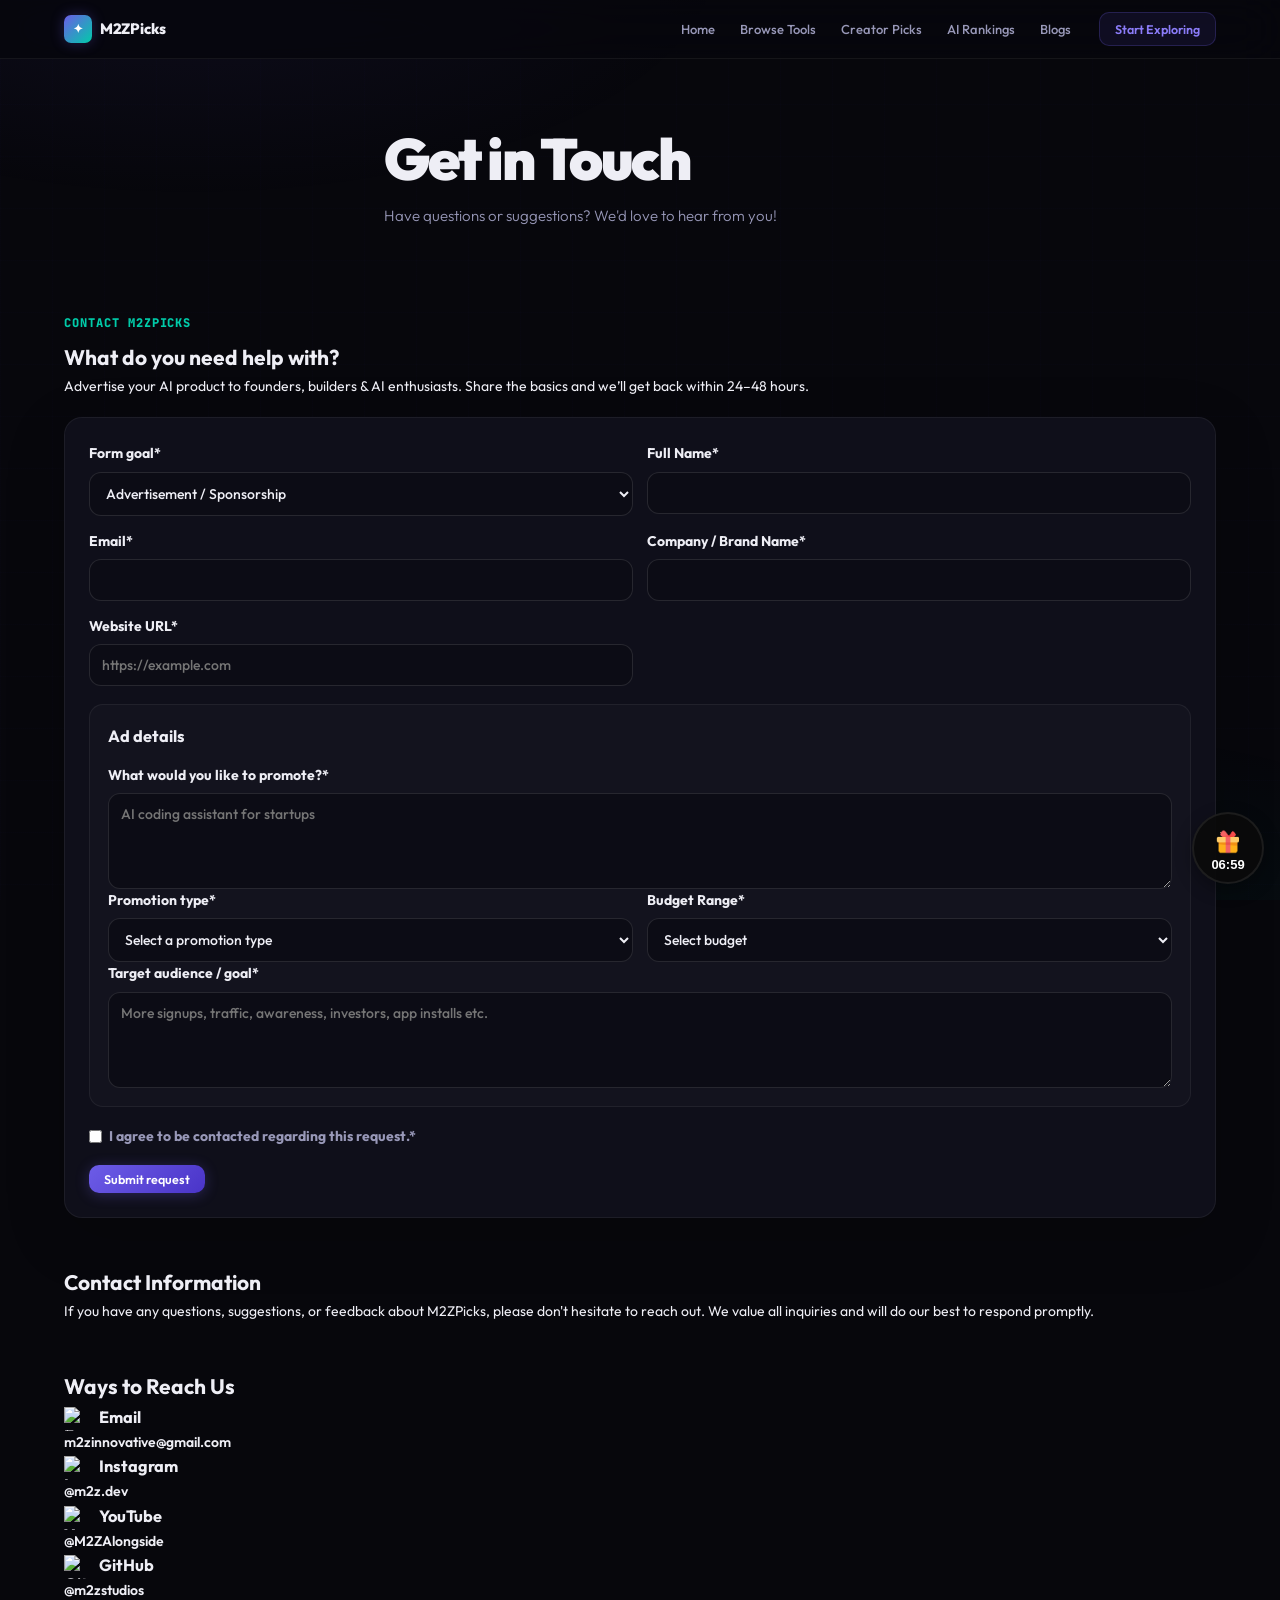
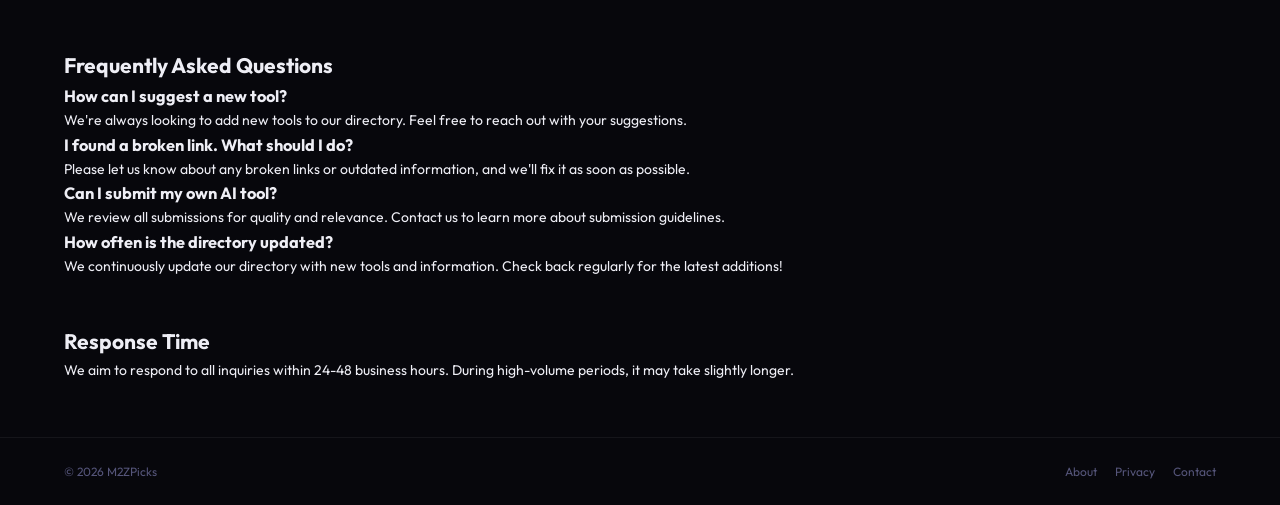
==== commit 928a9121: "Simplify contact form fields" ====
--- a/contact.html
+++ b/contact.html
@@ -88,8 +88,8 @@
     <section class="container section contact-form-section" id="contactFormSection">
       <div class="contact-form-intro">
         <span class="eyebrow">Contact M2ZPicks</span>
-        <h2>Tell us what you need</h2>
-        <p id="formIntroText">Advertise your AI product to founders, builders & AI enthusiasts. Tell us about your campaign and we’ll get back within 24–48 hours.</p>
+        <h2>What do you need help with?</h2>
+        <p id="formIntroText">Advertise your AI product to founders, builders & AI enthusiasts. Share the basics and we’ll get back within 24–48 hours.</p>
       </div>
 
       <form class="contact-goal-form" id="contactGoalForm">
@@ -114,23 +114,19 @@
           <label class="ad-field tool-field">Website URL*
             <input type="url" name="websiteUrl" placeholder="https://example.com" data-required-for="advertisement tool">
           </label>
-          <label class="ad-field">Role / Position
-            <input type="text" name="rolePosition" placeholder="Founder, Marketing Lead, Growth Manager">
-          </label>
-        </div>
-
-        <div class="goal-panel ad-field" data-panel="advertisement">
-          <h3>Ad requirement details</h3>
+        </div>
+
+        <div class="goal-panel ad-field">
+          <h3>Ad details</h3>
           <label>What would you like to promote?*
             <textarea name="promotionDetails" rows="3" placeholder="AI coding assistant for startups" data-required-for="advertisement"></textarea>
           </label>
           <div class="form-grid two-col">
-            <label>Type of promotion wanted*
+            <label>Promotion type*
               <select name="promotionType" data-required-for="advertisement">
                 <option value="">Select a promotion type</option>
                 <option>Featured Listing</option>
                 <option>Homepage Banner</option>
-                <option>Newsletter Sponsorship</option>
                 <option>Sponsored Tool Placement</option>
                 <option>Social Media Promotion</option>
                 <option>Custom Partnership</option>
@@ -151,45 +147,9 @@
           <label>Target audience / goal*
             <textarea name="targetAudienceGoal" rows="3" placeholder="More signups, traffic, awareness, investors, app installs etc." data-required-for="advertisement"></textarea>
           </label>
-          <div class="form-grid two-col">
-            <label>Preferred Start Date
-              <input type="date" name="preferredStartDate">
-            </label>
-            <label>Campaign Duration
-              <select name="campaignDuration">
-                <option value="">Select duration</option>
-                <option>1 week</option>
-                <option>2 weeks</option>
-                <option>1 month</option>
-                <option>Ongoing</option>
-                <option>Flexible</option>
-              </select>
-            </label>
-            <label>Target Geography
-              <select name="targetGeography">
-                <option value="">Select geography</option>
-                <option>Global</option>
-                <option>US</option>
-                <option>India</option>
-                <option>Europe</option>
-                <option>Other</option>
-              </select>
-            </label>
-            <label>Do you already have ad creatives ready?*
-              <select name="hasCreatives" data-required-for="advertisement">
-                <option value="">Select one</option>
-                <option>Yes</option>
-                <option>No</option>
-                <option>Need help</option>
-              </select>
-            </label>
-          </div>
-          <label>Upload Media / Asset Link (optional)
-            <input type="url" name="mediaUrl" placeholder="Paste a Drive, Dropbox, or public asset URL">
-          </label>
-        </div>
-
-        <div class="goal-panel feedback-field hidden" data-panel="feedback">
+        </div>
+
+        <div class="goal-panel feedback-field hidden">
           <h3>Feedback / complaint</h3>
           <label>Feedback type*
             <select name="feedbackType" data-required-for="feedback">
@@ -202,50 +162,33 @@
               <option>Other</option>
             </select>
           </label>
-          <label>What happened?*
+          <label>Message*
             <textarea name="feedbackMessage" rows="5" placeholder="Tell us what we should improve or fix." data-required-for="feedback"></textarea>
           </label>
         </div>
 
-        <div class="goal-panel tool-field hidden" data-panel="tool">
+        <div class="goal-panel tool-field hidden">
           <h3>Tool suggestion / directory listing</h3>
           <div class="form-grid two-col">
             <label>Tool Name*
               <input type="text" name="toolName" data-required-for="tool">
             </label>
-            <label>Tool Category
-              <input type="text" name="toolCategory" placeholder="AI writing, coding, image generation…">
+            <label>Tool Category*
+              <input type="text" name="toolCategory" placeholder="AI writing, coding, image generation…" data-required-for="tool">
             </label>
           </div>
-          <label>Why should we list it?*
+          <label>Tool description / why should we list it?*
             <textarea name="toolDescription" rows="4" placeholder="Describe the tool, who it helps, pricing, and what makes it useful." data-required-for="tool"></textarea>
           </label>
         </div>
 
-        <div class="goal-panel contact-field hidden" data-panel="contact">
+        <div class="goal-panel contact-field hidden">
           <h3>Basic / other contact</h3>
           <label>Subject*
             <input type="text" name="subject" data-required-for="contact">
           </label>
           <label>Message*
             <textarea name="message" rows="5" data-required-for="contact"></textarea>
-          </label>
-        </div>
-
-        <div class="form-grid two-col">
-          <label>How did you hear about us?
-            <select name="heardFrom">
-              <option value="">Select one</option>
-              <option>Google</option>
-              <option>X/Twitter</option>
-              <option>LinkedIn</option>
-              <option>Friend</option>
-              <option>Newsletter</option>
-              <option>Other</option>
-            </select>
-          </label>
-          <label>Anything else you'd like us to know?
-            <textarea name="additionalInfo" rows="3"></textarea>
           </label>
         </div>
 
@@ -361,90 +304,43 @@
       const status = document.getElementById('contactFormStatus');
       const submitBtn = document.getElementById('contactSubmitBtn');
       const goalIntros = {
-        advertisement: 'Advertise your AI product to founders, builders & AI enthusiasts. Tell us about your campaign and we’ll get back within 24–48 hours.',
-        feedback: 'Send feedback, complaints, bug reports, or corrections so we can improve M2ZPicks faster.',
-        tool: 'Suggest an AI tool for the directory. Share what it does, who it helps, and why it should be listed.',
-        contact: 'For partnerships, questions, press, or anything else, send a quick message and we’ll reply as soon as possible.'
+        advertisement: 'Advertise your AI product to founders, builders & AI enthusiasts. Share the basics and we’ll get back within 24–48 hours.',
+        feedback: 'Report a bug, complaint, wrong info, broken link, or general feedback.',
+        tool: 'Suggest an AI tool for the directory. Share the core details we need to review it.',
+        contact: 'For partnerships, questions, press, or anything else, send a short message.'
       };
-
       const submitters = {
         advertisement: 'submitAdLead',
         feedback: 'submitFeedbackContact',
         tool: 'submitToolSubmission',
         contact: 'submitContactMessage'
       };
-
-      const value = (data, key) => String(data.get(key) || '').trim();
-      const detailLine = (label, data, key) => {
-        const fieldValue = value(data, key);
-        return fieldValue ? `${label}: ${fieldValue}` : '';
+      const goalClasses = {
+        advertisement: 'ad-field',
+        feedback: 'feedback-field',
+        tool: 'tool-field',
+        contact: 'contact-field'
       };
-
-      function setStatus(message, type = '') {
-        status.textContent = message;
-        status.className = `form-status ${type}`.trim();
-      }
-
-      function updateGoal() {
-        const goal = goalSelect.value;
-        const goalClass = {
-          advertisement: 'ad-field',
-          feedback: 'feedback-field',
-          tool: 'tool-field',
-          contact: 'contact-field'
-        }[goal];
-
-        introText.textContent = goalIntros[goal] || goalIntros.contact;
-        form.querySelectorAll('.ad-field, .feedback-field, .tool-field, .contact-field').forEach((fieldGroup) => {
-          fieldGroup.classList.toggle('hidden', !fieldGroup.classList.contains(goalClass));
-        });
-        form.querySelectorAll('[data-required-for]').forEach((field) => {
-          const goals = String(field.dataset.requiredFor || '').split(' ');
-          field.required = goals.includes(goal);
-        });
-      }
-
-      function buildAdLeadPayload(data) {
-        const extraDetails = [
-          value(data, 'promotionDetails'),
-          detailLine('Role / Position', data, 'rolePosition'),
-          detailLine('Budget Range', data, 'budgetRange'),
-          detailLine('Preferred Start Date', data, 'preferredStartDate'),
-          detailLine('Campaign Duration', data, 'campaignDuration'),
-          detailLine('Target Geography', data, 'targetGeography'),
-          detailLine('Creatives Ready', data, 'hasCreatives'),
-          detailLine('Asset Link', data, 'mediaUrl'),
-          detailLine('Heard From', data, 'heardFrom'),
-          detailLine('Additional Info', data, 'additionalInfo'),
-          data.get('consent') ? 'Consent: Yes' : ''
-        ].filter(Boolean).join('\n');
-
-        return {
+      const builders = {
+        advertisement: (data) => ({
           fullName: value(data, 'fullName'),
           workEmail: value(data, 'email'),
           companyBrandName: value(data, 'companyBrandName'),
           websiteUrl: value(data, 'websiteUrl'),
-          promotionDetails: extraDetails,
+          promotionDetails: value(data, 'promotionDetails'),
           promotionType: value(data, 'promotionType'),
-          targetAudienceGoal: value(data, 'targetAudienceGoal')
-        };
-      }
-
-      function buildFeedbackPayload(data) {
-        return {
+          targetAudienceGoal: value(data, 'targetAudienceGoal'),
+          budgetRange: value(data, 'budgetRange'),
+          consent: Boolean(data.get('consent'))
+        }),
+        feedback: (data) => ({
           fullName: value(data, 'fullName'),
           email: value(data, 'email'),
           feedbackType: value(data, 'feedbackType'),
           message: value(data, 'feedbackMessage'),
-          sourceUrl: location.href,
-          heardFrom: value(data, 'heardFrom'),
-          additionalInfo: value(data, 'additionalInfo'),
           consent: Boolean(data.get('consent'))
-        };
-      }
-
-      function buildToolPayload(data) {
-        return {
+        }),
+        tool: (data) => ({
           fullName: value(data, 'fullName'),
           email: value(data, 'email'),
           companyBrandName: value(data, 'companyBrandName'),
@@ -452,31 +348,38 @@
           toolName: value(data, 'toolName'),
           toolCategory: value(data, 'toolCategory'),
           toolDescription: value(data, 'toolDescription'),
-          heardFrom: value(data, 'heardFrom'),
-          additionalInfo: value(data, 'additionalInfo'),
           consent: Boolean(data.get('consent'))
-        };
-      }
-
-      function buildContactPayload(data) {
-        return {
+        }),
+        contact: (data) => ({
           fullName: value(data, 'fullName'),
           email: value(data, 'email'),
           subject: value(data, 'subject'),
           message: value(data, 'message'),
-          sourceUrl: location.href,
-          heardFrom: value(data, 'heardFrom'),
-          additionalInfo: value(data, 'additionalInfo'),
           consent: Boolean(data.get('consent'))
-        };
+        })
+      };
+
+      function value(data, key) {
+        return String(data.get(key) || '').trim();
       }
 
-      const builders = {
-        advertisement: buildAdLeadPayload,
-        feedback: buildFeedbackPayload,
-        tool: buildToolPayload,
-        contact: buildContactPayload
-      };
+      function setStatus(message, type = '') {
+        status.textContent = message;
+        status.className = `form-status ${type}`.trim();
+      }
+
+      function updateGoal() {
+        const goal = goalSelect.value;
+        const activeClass = goalClasses[goal] || goalClasses.contact;
+        introText.textContent = goalIntros[goal] || goalIntros.contact;
+
+        form.querySelectorAll('.ad-field, .feedback-field, .tool-field, .contact-field').forEach((fieldGroup) => {
+          fieldGroup.classList.toggle('hidden', !fieldGroup.classList.contains(activeClass));
+        });
+        form.querySelectorAll('[data-required-for]').forEach((field) => {
+          field.required = String(field.dataset.requiredFor || '').split(' ').includes(goal);
+        });
+      }
 
       goalSelect.addEventListener('change', updateGoal);
       updateGoal();
@@ -487,8 +390,7 @@
 
         const data = new FormData(form);
         const goal = value(data, 'goal') || 'contact';
-        const submitterName = submitters[goal];
-        const submitter = window.AppwriteLayer?.[submitterName];
+        const submitter = window.AppwriteLayer?.[submitters[goal]];
 
         if (!submitter) {
           setStatus('Form service is still loading. Please try again in a moment.', 'error');
@@ -519,6 +421,7 @@
   </script>
 
 
+
   <script>(function(s){s.dataset.zone='10938386',s.src='https://nap5k.com/tag.min.js'})([document.documentElement, document.body].filter(Boolean).pop().appendChild(document.createElement('script')))</script>
 </body>
 </html>
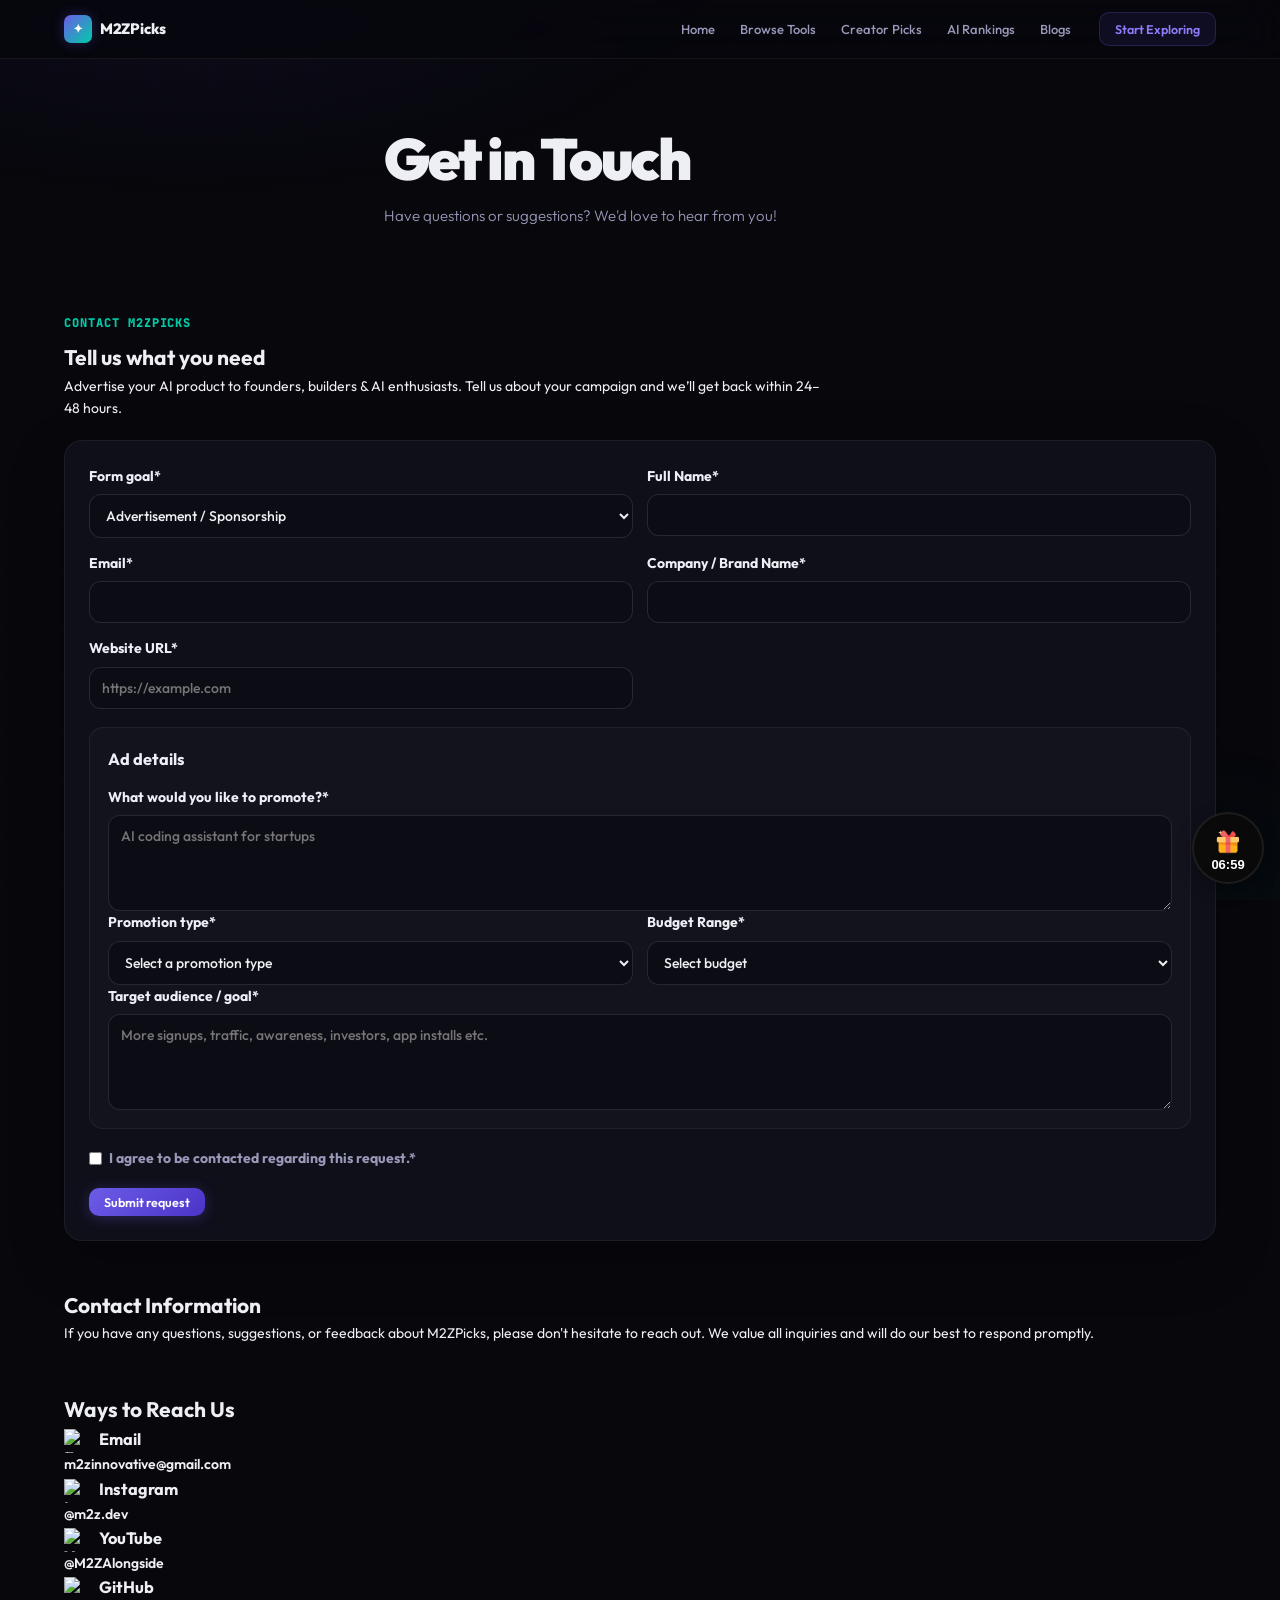
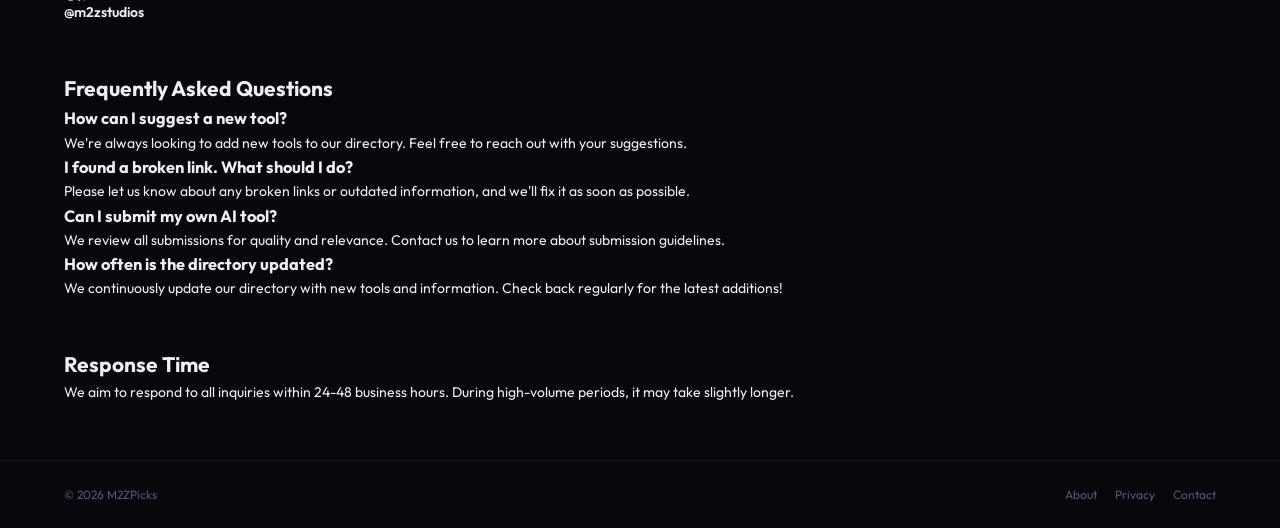
==== commit 9e10ff8f: "Add leads admin inbox" ====
--- a/contact.html
+++ b/contact.html
@@ -88,8 +88,8 @@
     <section class="container section contact-form-section" id="contactFormSection">
       <div class="contact-form-intro">
         <span class="eyebrow">Contact M2ZPicks</span>
-        <h2>What do you need help with?</h2>
-        <p id="formIntroText">Advertise your AI product to founders, builders & AI enthusiasts. Share the basics and we’ll get back within 24–48 hours.</p>
+        <h2>Tell us what you need</h2>
+        <p id="formIntroText">Advertise your AI product to founders, builders & AI enthusiasts. Tell us about your campaign and we’ll get back within 24–48 hours.</p>
       </div>
 
       <form class="contact-goal-form" id="contactGoalForm">
@@ -116,7 +116,7 @@
           </label>
         </div>
 
-        <div class="goal-panel ad-field">
+        <div class="goal-panel ad-field" data-panel="advertisement">
           <h3>Ad details</h3>
           <label>What would you like to promote?*
             <textarea name="promotionDetails" rows="3" placeholder="AI coding assistant for startups" data-required-for="advertisement"></textarea>
@@ -149,7 +149,7 @@
           </label>
         </div>
 
-        <div class="goal-panel feedback-field hidden">
+        <div class="goal-panel feedback-field hidden" data-panel="feedback">
           <h3>Feedback / complaint</h3>
           <label>Feedback type*
             <select name="feedbackType" data-required-for="feedback">
@@ -162,27 +162,22 @@
               <option>Other</option>
             </select>
           </label>
-          <label>Message*
+          <label>What happened?*
             <textarea name="feedbackMessage" rows="5" placeholder="Tell us what we should improve or fix." data-required-for="feedback"></textarea>
           </label>
         </div>
 
-        <div class="goal-panel tool-field hidden">
+        <div class="goal-panel tool-field hidden" data-panel="tool">
           <h3>Tool suggestion / directory listing</h3>
-          <div class="form-grid two-col">
-            <label>Tool Name*
-              <input type="text" name="toolName" data-required-for="tool">
-            </label>
-            <label>Tool Category*
-              <input type="text" name="toolCategory" placeholder="AI writing, coding, image generation…" data-required-for="tool">
-            </label>
-          </div>
-          <label>Tool description / why should we list it?*
+          <label>Tool Name*
+            <input type="text" name="toolName" data-required-for="tool">
+          </label>
+          <label>Why should we list it?*
             <textarea name="toolDescription" rows="4" placeholder="Describe the tool, who it helps, pricing, and what makes it useful." data-required-for="tool"></textarea>
           </label>
         </div>
 
-        <div class="goal-panel contact-field hidden">
+        <div class="goal-panel contact-field hidden" data-panel="contact">
           <h3>Basic / other contact</h3>
           <label>Subject*
             <input type="text" name="subject" data-required-for="contact">
@@ -304,82 +299,93 @@
       const status = document.getElementById('contactFormStatus');
       const submitBtn = document.getElementById('contactSubmitBtn');
       const goalIntros = {
-        advertisement: 'Advertise your AI product to founders, builders & AI enthusiasts. Share the basics and we’ll get back within 24–48 hours.',
-        feedback: 'Report a bug, complaint, wrong info, broken link, or general feedback.',
-        tool: 'Suggest an AI tool for the directory. Share the core details we need to review it.',
-        contact: 'For partnerships, questions, press, or anything else, send a short message.'
+        advertisement: 'Advertise your AI product to founders, builders & AI enthusiasts. Tell us about your campaign and we’ll get back within 24–48 hours.',
+        feedback: 'Send feedback, complaints, bug reports, or corrections so we can improve M2ZPicks faster.',
+        tool: 'Suggest an AI tool for the directory. Share what it does, who it helps, and why it should be listed.',
+        contact: 'For partnerships, questions, press, or anything else, send a quick message and we’ll reply as soon as possible.'
       };
+
       const submitters = {
         advertisement: 'submitAdLead',
         feedback: 'submitFeedbackContact',
         tool: 'submitToolSubmission',
         contact: 'submitContactMessage'
       };
-      const goalClasses = {
-        advertisement: 'ad-field',
-        feedback: 'feedback-field',
-        tool: 'tool-field',
-        contact: 'contact-field'
-      };
-      const builders = {
-        advertisement: (data) => ({
+
+      const value = (data, key) => String(data.get(key) || '').trim();
+
+      function setStatus(message, type = '') {
+        status.textContent = message;
+        status.className = `form-status ${type}`.trim();
+      }
+
+      function updateGoal() {
+        const goal = goalSelect.value;
+        const goalClass = {
+          advertisement: 'ad-field',
+          feedback: 'feedback-field',
+          tool: 'tool-field',
+          contact: 'contact-field'
+        }[goal];
+
+        introText.textContent = goalIntros[goal] || goalIntros.contact;
+        form.querySelectorAll('.ad-field, .feedback-field, .tool-field, .contact-field').forEach((fieldGroup) => {
+          fieldGroup.classList.toggle('hidden', !fieldGroup.classList.contains(goalClass));
+        });
+        form.querySelectorAll('[data-required-for]').forEach((field) => {
+          const goals = String(field.dataset.requiredFor || '').split(' ');
+          field.required = goals.includes(goal);
+        });
+      }
+
+      function buildAdLeadPayload(data) {
+        return {
           fullName: value(data, 'fullName'),
           workEmail: value(data, 'email'),
           companyBrandName: value(data, 'companyBrandName'),
           websiteUrl: value(data, 'websiteUrl'),
           promotionDetails: value(data, 'promotionDetails'),
           promotionType: value(data, 'promotionType'),
-          targetAudienceGoal: value(data, 'targetAudienceGoal'),
           budgetRange: value(data, 'budgetRange'),
-          consent: Boolean(data.get('consent'))
-        }),
-        feedback: (data) => ({
+          targetAudienceGoal: value(data, 'targetAudienceGoal')
+        };
+      }
+
+      function buildFeedbackPayload(data) {
+        return {
           fullName: value(data, 'fullName'),
           email: value(data, 'email'),
           feedbackType: value(data, 'feedbackType'),
-          message: value(data, 'feedbackMessage'),
-          consent: Boolean(data.get('consent'))
-        }),
-        tool: (data) => ({
+          message: value(data, 'feedbackMessage')
+        };
+      }
+
+      function buildToolPayload(data) {
+        return {
           fullName: value(data, 'fullName'),
           email: value(data, 'email'),
           companyBrandName: value(data, 'companyBrandName'),
           websiteUrl: value(data, 'websiteUrl'),
           toolName: value(data, 'toolName'),
-          toolCategory: value(data, 'toolCategory'),
-          toolDescription: value(data, 'toolDescription'),
-          consent: Boolean(data.get('consent'))
-        }),
-        contact: (data) => ({
+          toolDescription: value(data, 'toolDescription')
+        };
+      }
+
+      function buildContactPayload(data) {
+        return {
           fullName: value(data, 'fullName'),
           email: value(data, 'email'),
           subject: value(data, 'subject'),
-          message: value(data, 'message'),
-          consent: Boolean(data.get('consent'))
-        })
+          message: value(data, 'message')
+        };
+      }
+
+      const builders = {
+        advertisement: buildAdLeadPayload,
+        feedback: buildFeedbackPayload,
+        tool: buildToolPayload,
+        contact: buildContactPayload
       };
-
-      function value(data, key) {
-        return String(data.get(key) || '').trim();
-      }
-
-      function setStatus(message, type = '') {
-        status.textContent = message;
-        status.className = `form-status ${type}`.trim();
-      }
-
-      function updateGoal() {
-        const goal = goalSelect.value;
-        const activeClass = goalClasses[goal] || goalClasses.contact;
-        introText.textContent = goalIntros[goal] || goalIntros.contact;
-
-        form.querySelectorAll('.ad-field, .feedback-field, .tool-field, .contact-field').forEach((fieldGroup) => {
-          fieldGroup.classList.toggle('hidden', !fieldGroup.classList.contains(activeClass));
-        });
-        form.querySelectorAll('[data-required-for]').forEach((field) => {
-          field.required = String(field.dataset.requiredFor || '').split(' ').includes(goal);
-        });
-      }
 
       goalSelect.addEventListener('change', updateGoal);
       updateGoal();
@@ -390,7 +396,8 @@
 
         const data = new FormData(form);
         const goal = value(data, 'goal') || 'contact';
-        const submitter = window.AppwriteLayer?.[submitters[goal]];
+        const submitterName = submitters[goal];
+        const submitter = window.AppwriteLayer?.[submitterName];
 
         if (!submitter) {
           setStatus('Form service is still loading. Please try again in a moment.', 'error');
@@ -421,7 +428,6 @@
   </script>
 
 
-
   <script>(function(s){s.dataset.zone='10938386',s.src='https://nap5k.com/tag.min.js'})([document.documentElement, document.body].filter(Boolean).pop().appendChild(document.createElement('script')))</script>
 </body>
 </html>
